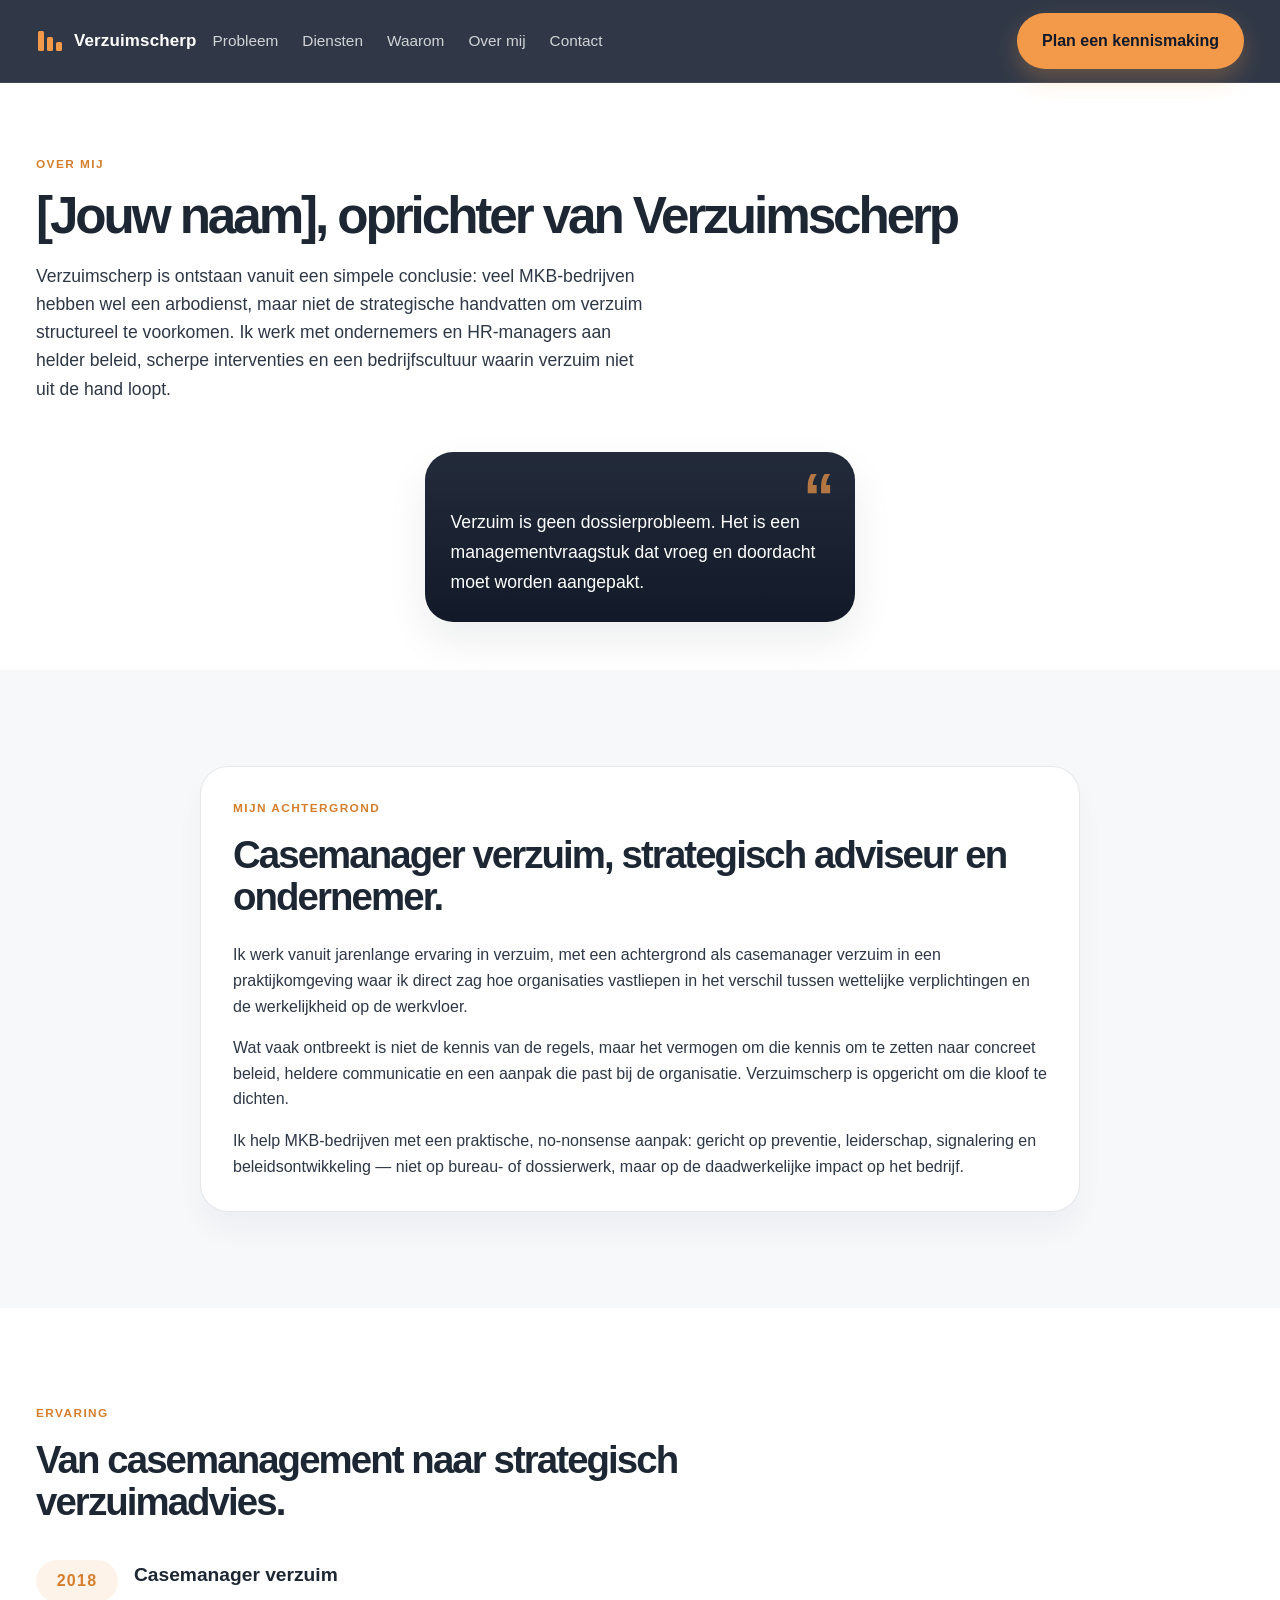
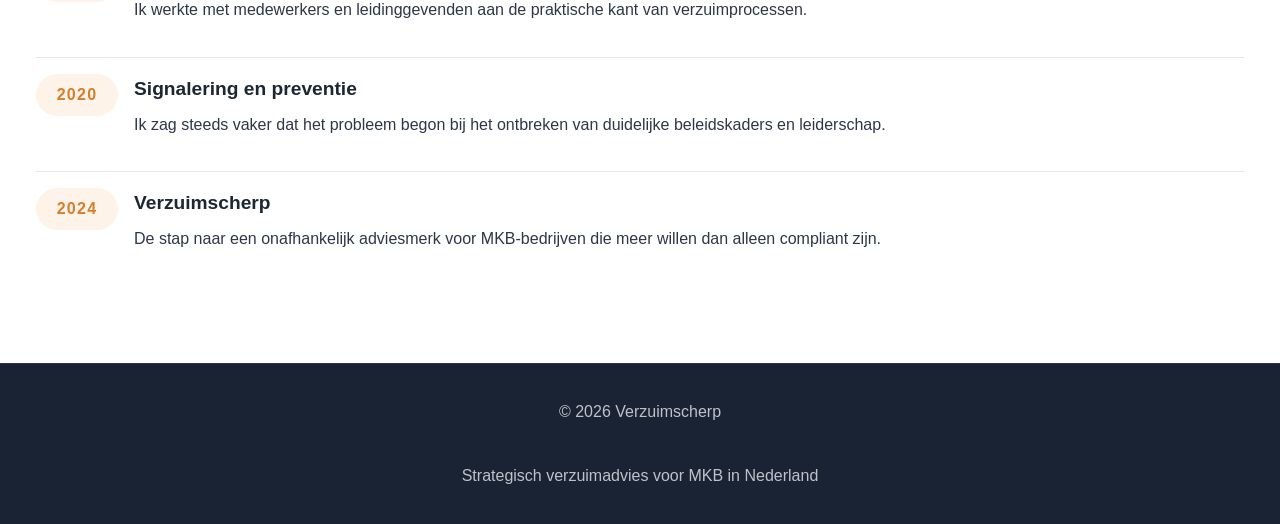
==== about.html @ 7c73eec8 "logo 4" ====
<!DOCTYPE html>
<html lang="nl">
  <head>
    <meta charset="UTF-8" />
    <meta name="viewport" content="width=device-width, initial-scale=1.0" />
    <meta
      name="description"
      content="Meer over [Jouw naam], oprichter van Verzuimscherp en de achtergrond van Verzuimadvies voor MKB."
    />
    <title>Over mij | Verzuimscherp</title>
    <link rel="icon" type="image/svg+xml" href="favicon.svg" />
    <link rel="stylesheet" href="style.css" />
  </head>
  <body>
    <header class="site-header">
      <div class="container header-inner">
        <a class="brand" href="index.html" aria-label="Verzuimscherp home">
          <svg class="brand-mark" width="28" height="28" viewBox="0 0 28 28" xmlns="http://www.w3.org/2000/svg" aria-hidden="true">
            <rect x="2" y="4" width="6" height="20" rx="1.5" fill="#F2994A"/>
            <rect x="11" y="10" width="6" height="14" rx="1.5" fill="#F2994A"/>
            <rect x="20" y="15" width="6" height="9" rx="1.5" fill="#F2994A"/>
          </svg>
          <span class="brand-text">Verzuimscherp</span>
        </a>

        <nav class="main-nav" aria-label="Hoofdnavigatie">
          <a href="index.html#probleem">Probleem</a>
          <a href="index.html#diensten">Diensten</a>
          <a href="index.html#waarom">Waarom</a>
          <a href="about.html" aria-current="page">Over mij</a>
          <a href="index.html#contact">Contact</a>
        </nav>

        <a class="button button-primary header-cta" href="index.html#contact">Plan een kennismaking</a>
      </div>
    </header>

    <main>
      <section class="about-hero section">
        <div class="container about-grid">
          <div class="about-copy">
            <p class="eyebrow eyebrow-dark">Over mij</p>
            <h1>[Jouw naam], oprichter van Verzuimscherp</h1>
            <p class="lead lead-dark">
              Verzuimscherp is ontstaan vanuit een simpele conclusie: veel MKB-bedrijven
              hebben wel een arbodienst, maar niet de strategische handvatten om verzuim
              structureel te voorkomen. Ik werk met ondernemers en HR-managers aan helder
              beleid, scherpe interventies en een bedrijfscultuur waarin verzuim niet uit
              de hand loopt.
            </p>
          </div>

          <div class="about-visual">
            <div class="about-quote">
              <span class="quote-mark">“</span>
              <p>
                Verzuim is geen dossierprobleem. Het is een managementvraagstuk dat vroeg en
                doordacht moet worden aangepakt.
              </p>
            </div>
          </div>
        </div>
      </section>

      <section class="section about-story">
        <div class="container narrow-container">
          <div class="story-card">
            <div class="story-header">
              <p class="eyebrow eyebrow-dark">Mijn achtergrond</p>
              <h2>Casemanager verzuim, strategisch adviseur en ondernemer.</h2>
            </div>

            <div class="story-text">
              <p>
                Ik werk vanuit jarenlange ervaring in verzuim, met een achtergrond als
                casemanager verzuim in een praktijkomgeving waar ik direct zag hoe organisaties
                vastliepen in het verschil tussen wettelijke verplichtingen en de werkelijkheid
                op de werkvloer.
              </p>
              <p>
                Wat vaak ontbreekt is niet de kennis van de regels, maar het vermogen om die
                kennis om te zetten naar concreet beleid, heldere communicatie en een aanpak die
                past bij de organisatie. Verzuimscherp is opgericht om die kloof te dichten.
              </p>
              <p>
                Ik help MKB-bedrijven met een praktische, no-nonsense aanpak: gericht op preventie,
                leiderschap, signalering en beleidsontwikkeling — niet op bureau- of dossierwerk,
                maar op de daadwerkelijke impact op het bedrijf.
              </p>
            </div>
          </div>
        </div>
      </section>

      <section class="section about-timeline">
        <div class="container">
          <div class="section-heading narrow">
            <p class="eyebrow eyebrow-dark">Ervaring</p>
            <h2>Van casemanagement naar strategisch verzuimadvies.</h2>
          </div>

          <div class="timeline">
            <div class="timeline-item">
              <span class="timeline-year">2018</span>
              <div class="timeline-content">
                <h3>Casemanager verzuim</h3>
                <p>Ik werkte met medewerkers en leidinggevenden aan de praktische kant van verzuimprocessen.</p>
              </div>
            </div>

            <div class="timeline-item">
              <span class="timeline-year">2020</span>
              <div class="timeline-content">
                <h3>Signalering en preventie</h3>
                <p>Ik zag steeds vaker dat het probleem begon bij het ontbreken van duidelijke beleidskaders en leiderschap.</p>
              </div>
            </div>

            <div class="timeline-item">
              <span class="timeline-year">2024</span>
              <div class="timeline-content">
                <h3>Verzuimscherp</h3>
                <p>De stap naar een onafhankelijk adviesmerk voor MKB-bedrijven die meer willen dan alleen compliant zijn.</p>
              </div>
            </div>
          </div>
        </div>
      </section>
    </main>

    <footer class="site-footer">
      <div class="container footer-inner">
        <p>© <span id="year"></span> Verzuimscherp</p>
        <p>Strategisch verzuimadvies voor MKB in Nederland</p>
      </div>
    </footer>

    <script src="script.js"></script>
  </body>
</html>
---- style.css ----
:root {
  --bg: #1a2333;
  --bg-strong: #121a2a;
  --text: #1d2733;
  --text-soft: #2e3746;
  --muted: #667285;
  --surface: #ffffff;
  --surface-alt: #f7f8fa;
  --line: rgba(26, 35, 51, 0.1);
  --accent: #f2994a;
  --accent-dark: #d57e2d;
  --accent-soft: rgba(242, 153, 74, 0.12);
  --shadow: 0 18px 40px rgba(18, 26, 42, 0.08);
  --radius-lg: 28px;
  --radius-md: 18px;
  --radius-sm: 10px;
  --container: 1260px;
}

* {
  box-sizing: border-box;
}

html {
  scroll-behavior: smooth;
}

body {
  margin: 0;
  font-family: "Segoe UI", "Helvetica Neue", Arial, sans-serif;
  background: var(--surface-alt);
  color: var(--text);
  line-height: 1.6;
}

a {
  color: inherit;
  text-decoration: none;
}

img {
  max-width: 100%;
  display: block;
}

button,
input,
textarea {
  font: inherit;
}

.page-shell {
  min-height: 100vh;
}

.container {
  width: min(var(--container), calc(100% - 1.5rem));
  margin: 0 auto;
}

@media (min-width: 1200px) {
  .container {
    width: min(var(--container), calc(100% - 4.5rem));
  }
}

.site-header {
  position: sticky;
  top: 0;
  z-index: 30;
  background: rgba(26, 35, 51, 0.9);
  backdrop-filter: blur(14px);
  border-bottom: 1px solid rgba(255, 255, 255, 0.08);
}

.header-inner {
  display: flex;
  align-items: center;
  justify-content: space-between;
  min-height: 82px;
  gap: 1rem;
}

.brand {
  display: inline-flex;
  align-items: center;
  gap: 10px;
  color: #ffffff;
  font-weight: 800;
  letter-spacing: 0.01em;
  line-height: 1;
}

.brand-mark {
  display: block;
  width: 28px;
  height: 28px;
  flex-shrink: 0;
}

.brand-text {
  font-size: 1.06rem;
  white-space: nowrap;
  color: #ffffff;
}

.main-nav {
  display: none;
  align-items: center;
  gap: 1.5rem;
  color: rgba(255, 255, 255, 0.78);
  font-size: 0.96rem;
}

.main-nav a:hover,
.main-nav a:focus-visible {
  color: #fff;
}

.button {
  display: inline-flex;
  align-items: center;
  justify-content: center;
  padding: 0.9rem 1.5rem;
  border-radius: 999px;
  border: 1px solid transparent;
  font-weight: 700;
  transition: transform 0.2s ease, box-shadow 0.2s ease, border-color 0.2s ease;
  cursor: pointer;
}

.button:hover,
.button:focus-visible {
  transform: translateY(-1px);
}

.button-primary {
  background: var(--accent);
  color: var(--bg-strong);
  box-shadow: 0 10px 22px rgba(242, 153, 74, 0.28);
}

.button-primary:hover,
.button-primary:focus-visible {
  background: var(--accent-dark);
}

.button-secondary {
  background: transparent;
  color: var(--bg-strong);
  border-color: rgba(26, 35, 51, 0.15);
}

.hero .button-secondary {
  background: rgba(255, 255, 255, 0.03);
  color: #f5f7fb;
  border-color: rgba(255, 255, 255, 0.28);
  box-shadow: inset 0 0 0 1px rgba(255, 255, 255, 0.04);
}

.hero .button-secondary:hover,
.hero .button-secondary:focus-visible {
  background: rgba(255, 255, 255, 0.06);
  border-color: rgba(255, 255, 255, 0.45);
}

.button-full {
  width: 100%;
}

.hero {
  position: relative;
  overflow: hidden;
  background:
    radial-gradient(circle at top left, rgba(242, 153, 74, 0.12), transparent 30%),
    linear-gradient(180deg, var(--bg) 0%, #1d2a3c 100%);
  color: #fff;
}

.hero::before {
  content: "";
  position: absolute;
  left: 0;
  right: 0;
  bottom: -1px;
  height: 170px;
  background: linear-gradient(
    180deg,
    rgba(26, 35, 51, 0.05) 0%,
    rgba(26, 35, 51, 0.08) 12%,
    rgba(247, 248, 250, 0.96) 100%
  );
  z-index: 0;
}

.hero::after {
  content: "";
  position: absolute;
  inset: auto -12% -18% auto;
  width: 460px;
  height: 460px;
  border-radius: 50%;
  background: rgba(242, 153, 74, 0.08);
  filter: blur(8px);
}

.hero-grid {
  position: relative;
  z-index: 1;
  display: grid;
  grid-template-columns: 1fr;
  gap: 2.5rem;
  align-items: center;
  padding: 4.5rem 0 5rem;
}

.eyebrow {
  margin: 0 0 1rem;
  color: #ffb772;
  text-transform: uppercase;
  letter-spacing: 0.12em;
  font-size: 0.74rem;
  font-weight: 700;
}

.eyebrow-dark {
  color: var(--accent-dark);
}

.hero-copy h1 {
  margin: 0;
  font-size: clamp(2.5rem, 5vw, 5rem);
  line-height: 0.96;
  letter-spacing: -0.06em;
  max-width: 650px;
}

.lead {
  max-width: 620px;
  margin-top: 1.3rem;
  color: rgba(255, 255, 255, 0.78);
  font-size: 1.1rem;
}

.hero-actions {
  display: flex;
  flex-wrap: wrap;
  gap: 1rem;
  margin-top: 2rem;
}

.hero-points {
  display: flex;
  flex-wrap: wrap;
  gap: 0.9rem 1.5rem;
  list-style: none;
  padding: 0;
  margin: 2rem 0 0;
  color: rgba(255, 255, 255, 0.84);
  font-size: 0.96rem;
}

.hero-points li {
  position: relative;
  padding-left: 1.15rem;
}

.hero-points li::before {
  content: "";
  position: absolute;
  left: 0;
  top: 0.7rem;
  width: 0.45rem;
  height: 0.45rem;
  border-radius: 50%;
  background: var(--accent);
}

.hero-visual {
  display: flex;
  justify-content: center;
}

.visual-card {
  width: min(100%, 430px);
  border: 1px solid rgba(255, 255, 255, 0.08);
  box-shadow: var(--shadow);
  background: rgba(14, 21, 31, 0.72);
  border-radius: var(--radius-lg);
  padding: 1.5rem;
  backdrop-filter: blur(10px);
}

.comparison-card {
  display: grid;
  gap: 1.25rem;
}

.comparison-header {
  display: flex;
  align-items: center;
  justify-content: space-between;
  gap: 0.7rem;
  color: rgba(255, 255, 255, 0.75);
  font-size: 0.8rem;
  letter-spacing: 0.08em;
  text-transform: uppercase;
  font-weight: 700;
}

.tag {
  display: inline-flex;
  align-items: center;
  justify-content: center;
  border-radius: 999px;
  padding: 0.35rem 0.6rem;
  background: rgba(242, 153, 74, 0.12);
  color: #ffd4a8;
}

.comparison-grid {
  display: grid;
  grid-template-columns: 1fr auto 1fr;
  gap: 0.75rem;
  align-items: center;
}

.comparison-box {
  border-radius: 1rem;
  padding: 1rem 0.9rem;
  min-height: 146px;
  display: flex;
  flex-direction: column;
  justify-content: center;
  border: 1px solid rgba(255, 255, 255, 0.1);
}

.comparison-box-light {
  background: rgba(255, 255, 255, 0.03);
}

.comparison-box-accent {
  background: linear-gradient(180deg, rgba(242, 153, 74, 0.18), rgba(242, 153, 74, 0.08));
  border-color: rgba(242, 153, 74, 0.3);
}

.comparison-label {
  margin: 0;
  color: rgba(255, 255, 255, 0.8);
  font-size: 0.78rem;
  text-transform: uppercase;
  letter-spacing: 0.08em;
  font-weight: 700;
}

.comparison-value {
  margin-top: 0.7rem;
  font-size: clamp(2rem, 3vw, 2.8rem);
  line-height: 1;
  letter-spacing: -0.06em;
  font-weight: 800;
  color: #fff;
}

.comparison-note {
  margin: 0.5rem 0 0;
  color: rgba(255, 255, 255, 0.7);
  font-size: 0.85rem;
}

.comparison-arrow {
  font-size: 2rem;
  font-weight: 700;
  color: var(--accent);
}

.savings-panel {
  padding: 1rem 1.1rem;
  border-radius: 1rem;
  background: rgba(255, 255, 255, 0.05);
  border: 1px solid rgba(255, 255, 255, 0.1);
  color: #fff;
  font-size: 1rem;
  line-height: 1.4;
}

.comparison-disclaimer {
  margin: 0;
  color: rgba(255, 255, 255, 0.7);
  font-size: 0.75rem;
  line-height: 1.5;
}

.section {
  padding: 6rem 0;
}

.problem {
  background: var(--surface);
}

.section-heading {
  margin-bottom: 2.25rem;
}

.narrow {
  max-width: 720px;
}

.section-heading h2 {
  margin: 0;
  font-size: clamp(2rem, 3vw, 3rem);
  letter-spacing: -0.05em;
  line-height: 1.1;
}

.problem-grid {
  display: grid;
  grid-template-columns: 1fr;
  gap: 2rem;
  align-items: stretch;
}

.problem-copy {
  font-size: 1.08rem;
  color: var(--text-soft);
}

.problem-copy p {
  margin-top: 0;
}

.problem-panel {
  display: flex;
}

.panel-block {
  width: 100%;
  background: var(--surface-alt);
  border: 1px solid var(--line);
  border-radius: var(--radius-lg);
  padding: 2rem;
}

.kicker {
  display: inline-block;
  margin-bottom: 1rem;
  color: var(--text-soft);
  font-size: 0.82rem;
  letter-spacing: 0.12em;
  text-transform: uppercase;
  font-weight: 700;
}

.panel-block ul {
  list-style: none;
  padding: 0;
  margin: 0;
  display: grid;
  gap: 1rem;
  color: var(--text-soft);
}

.panel-block li {
  position: relative;
  padding-left: 1.2rem;
}

.panel-block li::before {
  content: "";
  position: absolute;
  left: 0;
  top: 0.7rem;
  width: 0.5rem;
  height: 0.5rem;
  border-radius: 50%;
  background: var(--accent);
}

.services {
  background: var(--surface-alt);
}

.pricing-grid {
  display: grid;
  grid-template-columns: 1fr;
  gap: 1.5rem;
}

.pricing-card {
  background: var(--surface);
  border: 1px solid var(--line);
  border-radius: var(--radius-lg);
  padding: 1.7rem 1.5rem;
  box-shadow: 0 10px 24px rgba(18, 26, 42, 0.03);
}

.pricing-card.featured {
  border-color: rgba(242, 153, 74, 0.35);
  box-shadow: 0 18px 36px rgba(242, 153, 74, 0.12);
}

.card-top {
  margin-bottom: 1.25rem;
}

.tier {
  display: inline-flex;
  align-items: center;
  justify-content: center;
  padding: 0.4rem 0.7rem;
  border-radius: 999px;
  background: var(--accent-soft);
  color: var(--accent-dark);
  font-size: 0.75rem;
  letter-spacing: 0.12em;
  text-transform: uppercase;
  font-weight: 800;
}

.card-top h3 {
  margin: 0.8rem 0 0;
  font-size: clamp(1.5rem, 2vw, 2rem);
  letter-spacing: -0.04em;
  line-height: 1.1;
}

.pricing-card ul {
  list-style: none;
  padding: 0;
  margin: 1.3rem 0 1.5rem;
  display: grid;
  gap: 0.8rem;
  color: var(--text-soft);
}

.pricing-card li {
  position: relative;
  padding-left: 1.15rem;
}

.pricing-card li::before {
  content: "";
  position: absolute;
  left: 0;
  top: 0.5rem;
  width: 0.48rem;
  height: 0.48rem;
  border-radius: 50%;
  background: var(--accent);
}

.entry-offer {
  display: flex;
  flex-wrap: wrap;
  align-items: center;
  justify-content: space-between;
  gap: 0.8rem 1rem;
  margin-top: 2rem;
  padding: 1.2rem 1.5rem;
  border-radius: var(--radius-md);
  border: 1px solid var(--line);
  background: rgba(255, 255, 255, 0.7);
  color: var(--text-soft);
}

.entry-label {
  color: var(--accent-dark);
  font-size: 0.75rem;
  font-weight: 700;
  letter-spacing: 0.12em;
  text-transform: uppercase;
}

.entry-offer strong {
  font-size: 1.2rem;
  color: var(--text);
}

.why-us {
  background: var(--surface);
}

.why-grid {
  display: grid;
  grid-template-columns: 1fr;
  gap: 2rem;
}

.why-copy h2 {
  margin: 0;
  font-size: clamp(2rem, 3vw, 3rem);
  letter-spacing: -0.05em;
  line-height: 1.1;
}

.why-copy p {
  color: var(--text-soft);
  max-width: 570px;
}

.usp-list {
  display: grid;
  gap: 1.2rem;
}

.usp-item {
  display: grid;
  grid-template-columns: 72px 1fr;
  gap: 1rem;
  align-items: start;
  padding: 1.3rem 1.4rem;
  border-radius: var(--radius-md);
  background: var(--surface-alt);
  border: 1px solid var(--line);
}

.usp-number {
  display: inline-flex;
  justify-content: center;
  align-items: center;
  font-size: 0.82rem;
  font-weight: 800;
  letter-spacing: 0.12em;
  color: var(--accent-dark);
  background: rgba(242, 153, 74, 0.12);
  border-radius: 0.75rem;
  min-height: 46px;
}

.usp-item h3 {
  margin: 0 0 0.4rem;
  font-size: 1.15rem;
}

.usp-item p {
  margin: 0;
  color: var(--text-soft);
}

.contact {
  background: linear-gradient(180deg, var(--surface-alt) 0%, #edf0f4 100%);
}

.contact-grid {
  display: grid;
  grid-template-columns: 1fr;
  gap: 2rem;
  align-items: start;
}

.contact-copy h2 {
  margin: 0;
  font-size: clamp(2rem, 3vw, 3rem);
  letter-spacing: -0.05em;
  line-height: 1.1;
}

.contact-copy p {
  color: var(--text-soft);
}

.contact-details {
  display: grid;
  gap: 1rem;
  margin-top: 1.5rem;
}

.contact-details div {
  display: grid;
  gap: 0.3rem;
}

.contact-details span {
  font-size: 0.78rem;
  letter-spacing: 0.12em;
  text-transform: uppercase;
  color: var(--muted);
  font-weight: 700;
}

.contact-details a {
  color: var(--bg); 
  font-weight: 600;
}

.contact-form {
  background: var(--surface);
  border: 1px solid var(--line);
  border-radius: var(--radius-lg);
  padding: 1.5rem;
  box-shadow: var(--shadow);
}

.field-group {
  display: grid;
  gap: 0.5rem;
  margin-bottom: 1rem;
}

.field-group label {
  font-weight: 600;
  color: var(--text-soft);
}

.field-group input,
.field-group textarea {
  width: 100%;
  border: 1px solid rgba(46, 55, 70, 0.14);
  border-radius: 0.9rem;
  background: #fbfcfe;
  color: var(--text);
  padding: 0.9rem 1rem;
  transition: border-color 0.2s ease, box-shadow 0.2s ease;
}

.field-group input:focus,
.field-group textarea:focus {
  outline: none;
  border-color: rgba(242, 153, 74, 0.7);
  box-shadow: 0 0 0 4px rgba(242, 153, 74, 0.12);
}

.form-status {
  min-height: 1.3em;
  margin: 1rem 0 0;
  color: var(--text-soft);
  font-weight: 600;
}

.about-hero {
  background: var(--surface);
  padding-top: 4.5rem;
  padding-bottom: 3rem;
}

.about-grid {
  display: grid;
  grid-template-columns: 1fr;
  gap: 2rem;
  align-items: center;
}

.about-copy h1 {
  margin: 0;
  font-size: clamp(2.3rem, 4vw, 4.2rem);
  letter-spacing: -0.06em;
  line-height: 1;
  color: var(--text);
}

.lead-dark {
  color: var(--text-soft);
}

.about-visual {
  display: flex;
  justify-content: center;
}

.about-quote {
  position: relative;
  width: min(100%, 430px);
  padding: 2rem 1.6rem 1.5rem;
  border-radius: var(--radius-lg);
  background: linear-gradient(180deg, rgba(26, 35, 51, 0.96), rgba(18, 26, 42, 1));
  color: #fff;
  box-shadow: var(--shadow);
}

.quote-mark {
  position: absolute;
  top: 0.8rem;
  right: 1.25rem;
  font-size: 4rem;
  line-height: 1;
  color: rgba(242, 153, 74, 0.7);
  font-weight: 700;
}

.about-quote p {
  margin: 0;
  padding-top: 1.5rem;
  font-size: 1.1rem;
  line-height: 1.7;
}

.about-story {
  background: var(--surface-alt);
}

.narrow-container {
  max-width: 880px;
}

.story-card {
  background: var(--surface);
  border: 1px solid var(--line);
  border-radius: var(--radius-lg);
  padding: 2rem;
  box-shadow: 0 18px 28px rgba(18, 26, 42, 0.04);
}

.story-header h2 {
  margin: 0;
  font-size: clamp(2rem, 3vw, 3rem);
  letter-spacing: -0.05em;
  line-height: 1.1;
}

.story-text {
  margin-top: 1.5rem;
  color: var(--text-soft);
  display: grid;
  gap: 1rem;
}

.story-text p {
  margin: 0;
}

.about-timeline {
  background: var(--surface);
}

.timeline {
  display: grid;
  gap: 1.1rem;
}

.timeline-item {
  position: relative;
  display: grid;
  grid-template-columns: 82px 1fr;
  gap: 1rem;
  align-items: start;
  padding: 1rem 0;
  border-top: 1px solid var(--line);
}

.timeline-item:first-child {
  border-top: none;
  padding-top: 0;
}

.timeline-year {
  display: inline-flex;
  align-items: center;
  justify-content: center;
  min-height: 42px;
  border-radius: 999px;
  background: rgba(242, 153, 74, 0.12);
  color: var(--accent-dark);
  font-weight: 800;
  letter-spacing: 0.08em;
}

.timeline-content h3 {
  margin: 0 0 0.45rem;
  font-size: 1.2rem;
}

.timeline-content p {
  margin: 0;
  color: var(--text-soft);
}

.site-footer {
  background: var(--bg);
  color: rgba(255, 255, 255, 0.72);
  border-top: 1px solid rgba(255, 255, 255, 0.08);
}

.footer-inner {
  display: flex;
  flex-direction: column;
  gap: 0.4rem;
  justify-content: space-between;
  align-items: center;
  min-height: 96px;
  text-align: center;
  padding: 1.2rem 0;
}

@media (min-width: 700px) {
  .pricing-grid {
    grid-template-columns: repeat(3, minmax(0, 1fr));
  }

  .problem-grid,
  .why-grid,
  .contact-grid {
    grid-template-columns: repeat(2, minmax(0, 1fr));
  }

  .hero-grid {
    grid-template-columns: 1.14fr 0.86fr;
  }
}

@media (min-width: 960px) {
  .main-nav {
    display: flex;
  }

  .header-cta {
    margin-left: auto;
  }

  .hero-grid {
    padding-top: 5.5rem;
    padding-bottom: 6rem;
  }

  .contact-form {
    padding: 2rem;
  }
}

@media (max-width: 699px) {
  .button {
    width: 100%;
  }

  .button-secondary {
    background: rgba(255, 255, 255, 0.04);
    color: #fff;
    border-color: rgba(255, 255, 255, 0.14);
  }

  .hero-copy .button,
  .hero-copy .button-secondary {
    width: auto;
    flex: 1 1 220px;
  }

  .brand-text {
    font-size: 0.98rem;
  }

  .main-nav {
    display: none;
  }
}
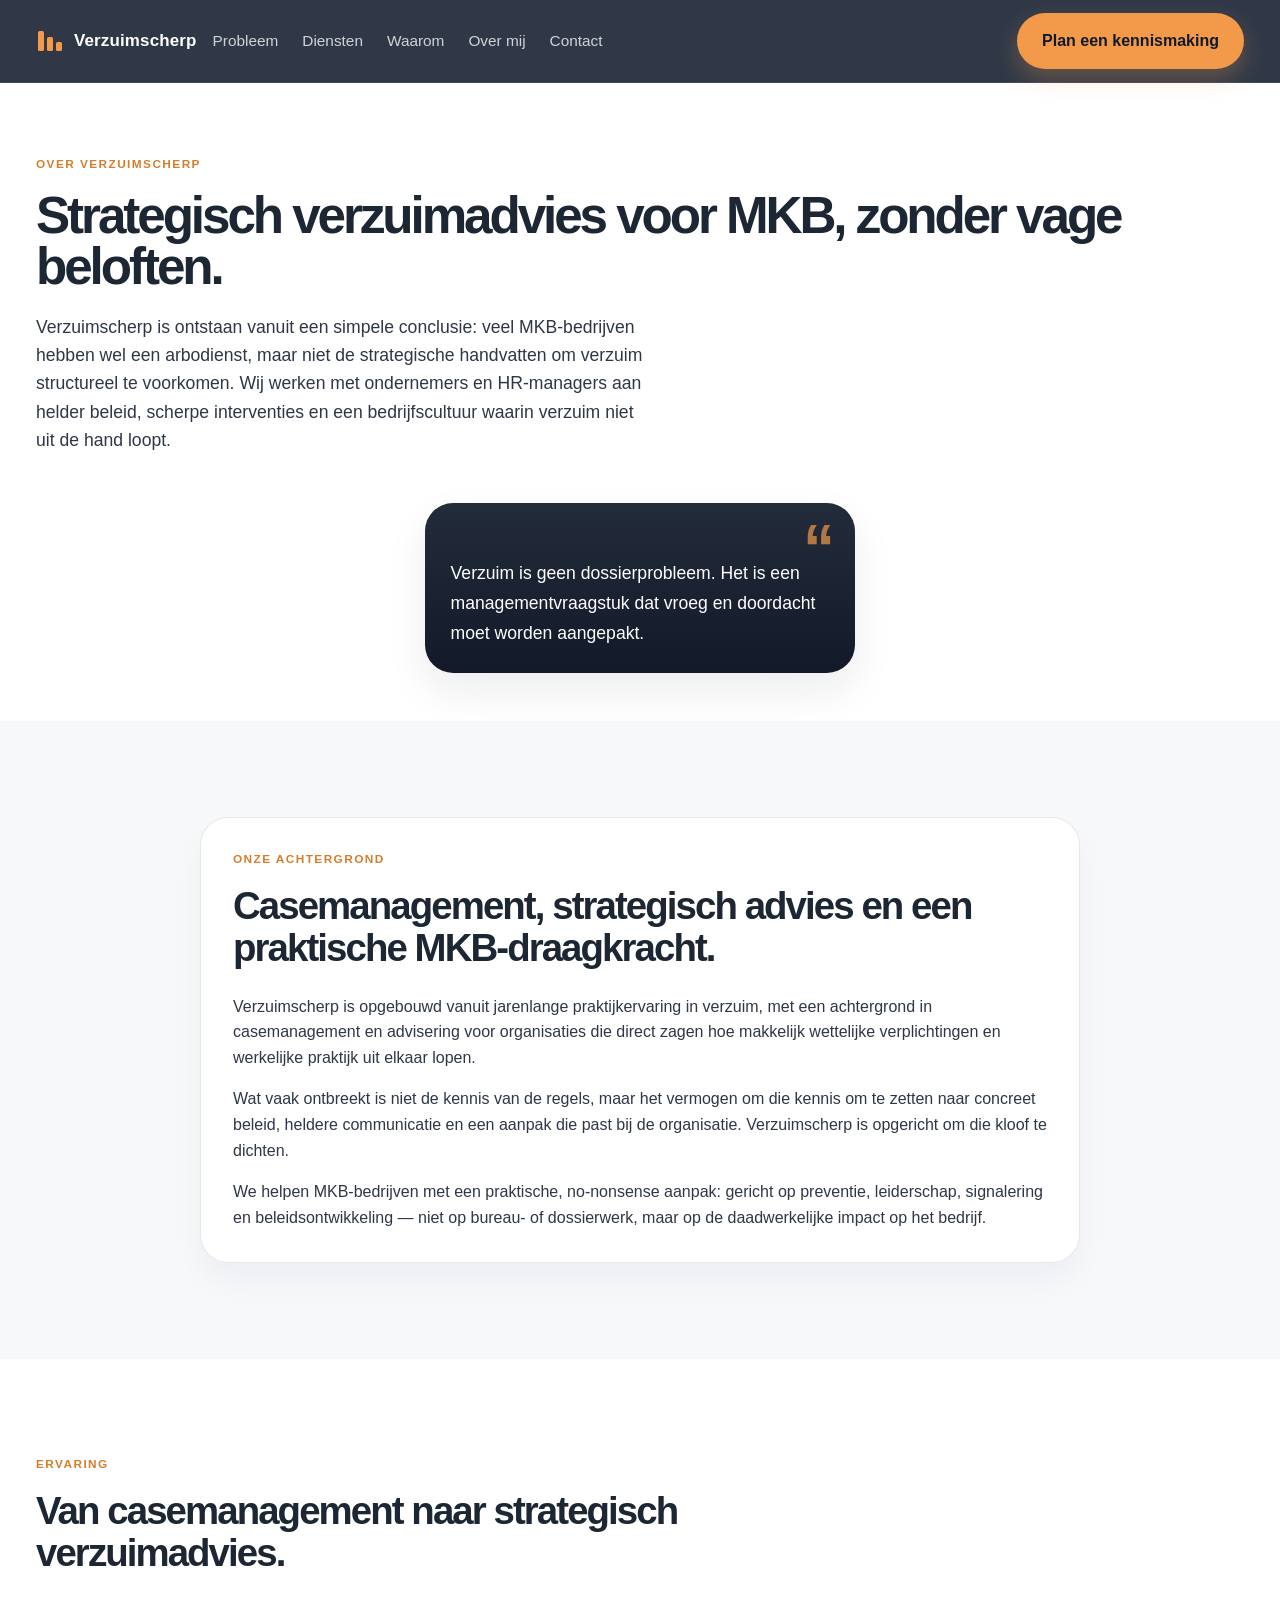
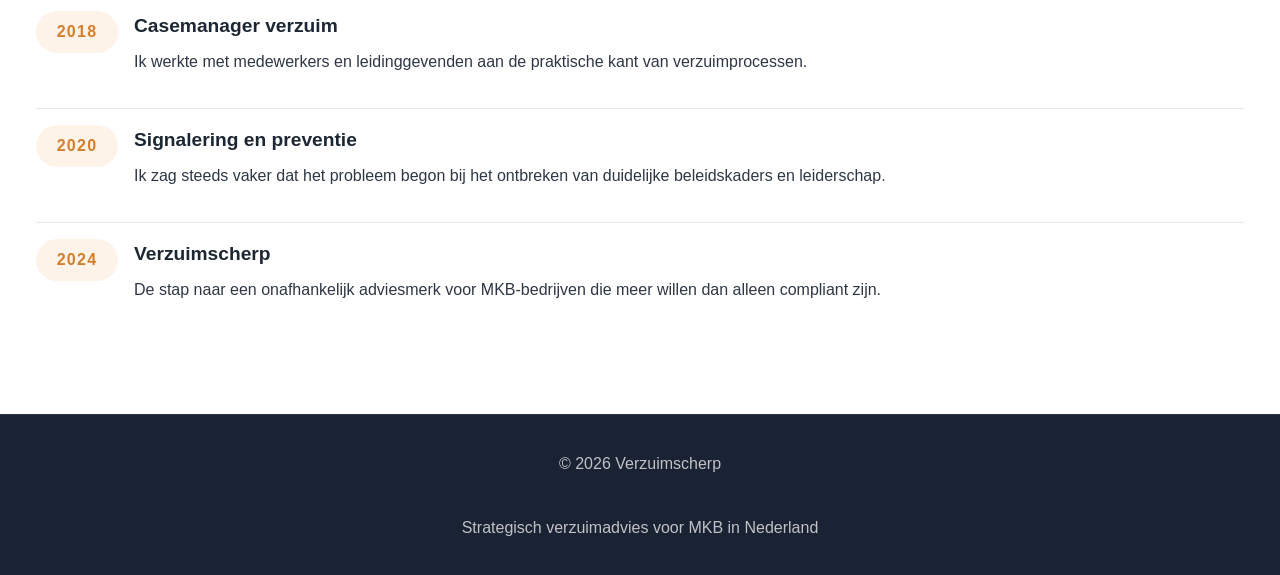
==== commit b528510e: "sdas" ====
--- a/about.html
+++ b/about.html
@@ -5,9 +5,9 @@
     <meta name="viewport" content="width=device-width, initial-scale=1.0" />
     <meta
       name="description"
-      content="Meer over [Jouw naam], oprichter van Verzuimscherp en de achtergrond van Verzuimadvies voor MKB."
+      content="Meer over Verzuimscherp, de achtergrond van het adviesbureau en de aanpak van strategisch verzuimadvies voor MKB."
     />
-    <title>Over mij | Verzuimscherp</title>
+    <title>Over Verzuimscherp | Verzuimscherp</title>
     <link rel="icon" type="image/svg+xml" href="favicon.svg" />
     <link rel="stylesheet" href="style.css" />
   </head>
@@ -39,12 +39,12 @@
       <section class="about-hero section">
         <div class="container about-grid">
           <div class="about-copy">
-            <p class="eyebrow eyebrow-dark">Over mij</p>
-            <h1>[Jouw naam], oprichter van Verzuimscherp</h1>
+            <p class="eyebrow eyebrow-dark">Over Verzuimscherp</p>
+            <h1>Strategisch verzuimadvies voor MKB, zonder vage beloften.</h1>
             <p class="lead lead-dark">
               Verzuimscherp is ontstaan vanuit een simpele conclusie: veel MKB-bedrijven
               hebben wel een arbodienst, maar niet de strategische handvatten om verzuim
-              structureel te voorkomen. Ik werk met ondernemers en HR-managers aan helder
+              structureel te voorkomen. Wij werken met ondernemers en HR-managers aan helder
               beleid, scherpe interventies en een bedrijfscultuur waarin verzuim niet uit
               de hand loopt.
             </p>
@@ -66,26 +66,27 @@
         <div class="container narrow-container">
           <div class="story-card">
             <div class="story-header">
-              <p class="eyebrow eyebrow-dark">Mijn achtergrond</p>
-              <h2>Casemanager verzuim, strategisch adviseur en ondernemer.</h2>
+              <p class="eyebrow eyebrow-dark">Onze achtergrond</p>
+              <h2>Casemanagement, strategisch advies en een praktische MKB-draagkracht.</h2>
             </div>
 
             <div class="story-text">
               <p>
-                Ik werk vanuit jarenlange ervaring in verzuim, met een achtergrond als
-                casemanager verzuim in een praktijkomgeving waar ik direct zag hoe organisaties
-                vastliepen in het verschil tussen wettelijke verplichtingen en de werkelijkheid
-                op de werkvloer.
+                Verzuimscherp is opgebouwd vanuit jarenlange praktijkervaring in verzuim,
+                met een achtergrond in casemanagement en advisering voor organisaties die
+                direct zagen hoe makkelijk wettelijke verplichtingen en werkelijke praktijk
+                uit elkaar lopen.
               </p>
               <p>
                 Wat vaak ontbreekt is niet de kennis van de regels, maar het vermogen om die
-                kennis om te zetten naar concreet beleid, heldere communicatie en een aanpak die
-                past bij de organisatie. Verzuimscherp is opgericht om die kloof te dichten.
+                kennis om te zetten naar concreet beleid, heldere communicatie en een aanpak
+                die past bij de organisatie. Verzuimscherp is opgericht om die kloof te
+                dichten.
               </p>
               <p>
-                Ik help MKB-bedrijven met een praktische, no-nonsense aanpak: gericht op preventie,
-                leiderschap, signalering en beleidsontwikkeling — niet op bureau- of dossierwerk,
-                maar op de daadwerkelijke impact op het bedrijf.
+                We helpen MKB-bedrijven met een praktische, no-nonsense aanpak: gericht op
+                preventie, leiderschap, signalering en beleidsontwikkeling — niet op bureau-
+                of dossierwerk, maar op de daadwerkelijke impact op het bedrijf.
               </p>
             </div>
           </div>
--- a/style.css
+++ b/style.css
@@ -293,95 +293,83 @@
 
 .comparison-card {
   display: grid;
-  gap: 1.25rem;
+  gap: 1.1rem;
 }
 
 .comparison-header {
   display: flex;
   align-items: center;
-  justify-content: space-between;
-  gap: 0.7rem;
-  color: rgba(255, 255, 255, 0.75);
-  font-size: 0.8rem;
+  justify-content: flex-end;
+  min-height: 1.5rem;
+}
+
+.tag {
+  display: inline-flex;
+  align-items: center;
+  justify-content: center;
+  border-radius: 999px;
+  padding: 0.22rem 0.5rem;
+  background: rgba(242, 153, 74, 0.12);
+  color: #ffd4a8;
+  font-size: 0.64rem;
+  line-height: 1;
   letter-spacing: 0.08em;
   text-transform: uppercase;
   font-weight: 700;
 }
 
-.tag {
-  display: inline-flex;
-  align-items: center;
-  justify-content: center;
-  border-radius: 999px;
-  padding: 0.35rem 0.6rem;
-  background: rgba(242, 153, 74, 0.12);
-  color: #ffd4a8;
-}
-
-.comparison-grid {
-  display: grid;
-  grid-template-columns: 1fr auto 1fr;
-  gap: 0.75rem;
-  align-items: center;
-}
-
-.comparison-box {
-  border-radius: 1rem;
-  padding: 1rem 0.9rem;
-  min-height: 146px;
-  display: flex;
-  flex-direction: column;
-  justify-content: center;
-  border: 1px solid rgba(255, 255, 255, 0.1);
-}
-
-.comparison-box-light {
-  background: rgba(255, 255, 255, 0.03);
-}
-
-.comparison-box-accent {
-  background: linear-gradient(180deg, rgba(242, 153, 74, 0.18), rgba(242, 153, 74, 0.08));
-  border-color: rgba(242, 153, 74, 0.3);
-}
-
-.comparison-label {
-  margin: 0;
-  color: rgba(255, 255, 255, 0.8);
-  font-size: 0.78rem;
+.cost-pain {
+  display: grid;
+  gap: 0.35rem;
+  padding: 0.4rem 0 0.2rem;
+}
+
+.cost-pain-label,
+.savings-label {
   text-transform: uppercase;
   letter-spacing: 0.08em;
+  font-size: 0.72rem;
+  color: rgba(255, 255, 255, 0.7);
   font-weight: 700;
 }
 
-.comparison-value {
-  margin-top: 0.7rem;
-  font-size: clamp(2rem, 3vw, 2.8rem);
-  line-height: 1;
+.cost-pain strong {
+  display: block;
+  font-size: clamp(1.8rem, 2.7vw, 2.5rem);
+  line-height: 1.05;
   letter-spacing: -0.06em;
-  font-weight: 800;
   color: #fff;
 }
 
-.comparison-note {
-  margin: 0.5rem 0 0;
-  color: rgba(255, 255, 255, 0.7);
-  font-size: 0.85rem;
-}
-
-.comparison-arrow {
-  font-size: 2rem;
-  font-weight: 700;
-  color: var(--accent);
-}
-
 .savings-panel {
+  display: grid;
+  gap: 0.4rem;
   padding: 1rem 1.1rem;
   border-radius: 1rem;
-  background: rgba(255, 255, 255, 0.05);
+  background: linear-gradient(180deg, rgba(242, 153, 74, 0.18), rgba(242, 153, 74, 0.08));
+  border: 1px solid rgba(242, 153, 74, 0.35);
+  color: #fff;
+}
+
+.savings-panel strong {
+  display: block;
+  font-size: clamp(1.3rem, 2vw, 1.8rem);
+  line-height: 1.2;
+  letter-spacing: -0.04em;
+  color: #ffe2bc;
+}
+
+.comparison-bar {
+  display: flex;
+  align-items: center;
+  justify-content: center;
+  padding: 0.7rem 0.9rem;
+  border-radius: 999px;
+  background: rgba(255, 255, 255, 0.04);
   border: 1px solid rgba(255, 255, 255, 0.1);
-  color: #fff;
-  font-size: 1rem;
-  line-height: 1.4;
+  color: rgba(255, 255, 255, 0.82);
+  font-size: 0.82rem;
+  font-weight: 600;
 }
 
 .comparison-disclaimer {
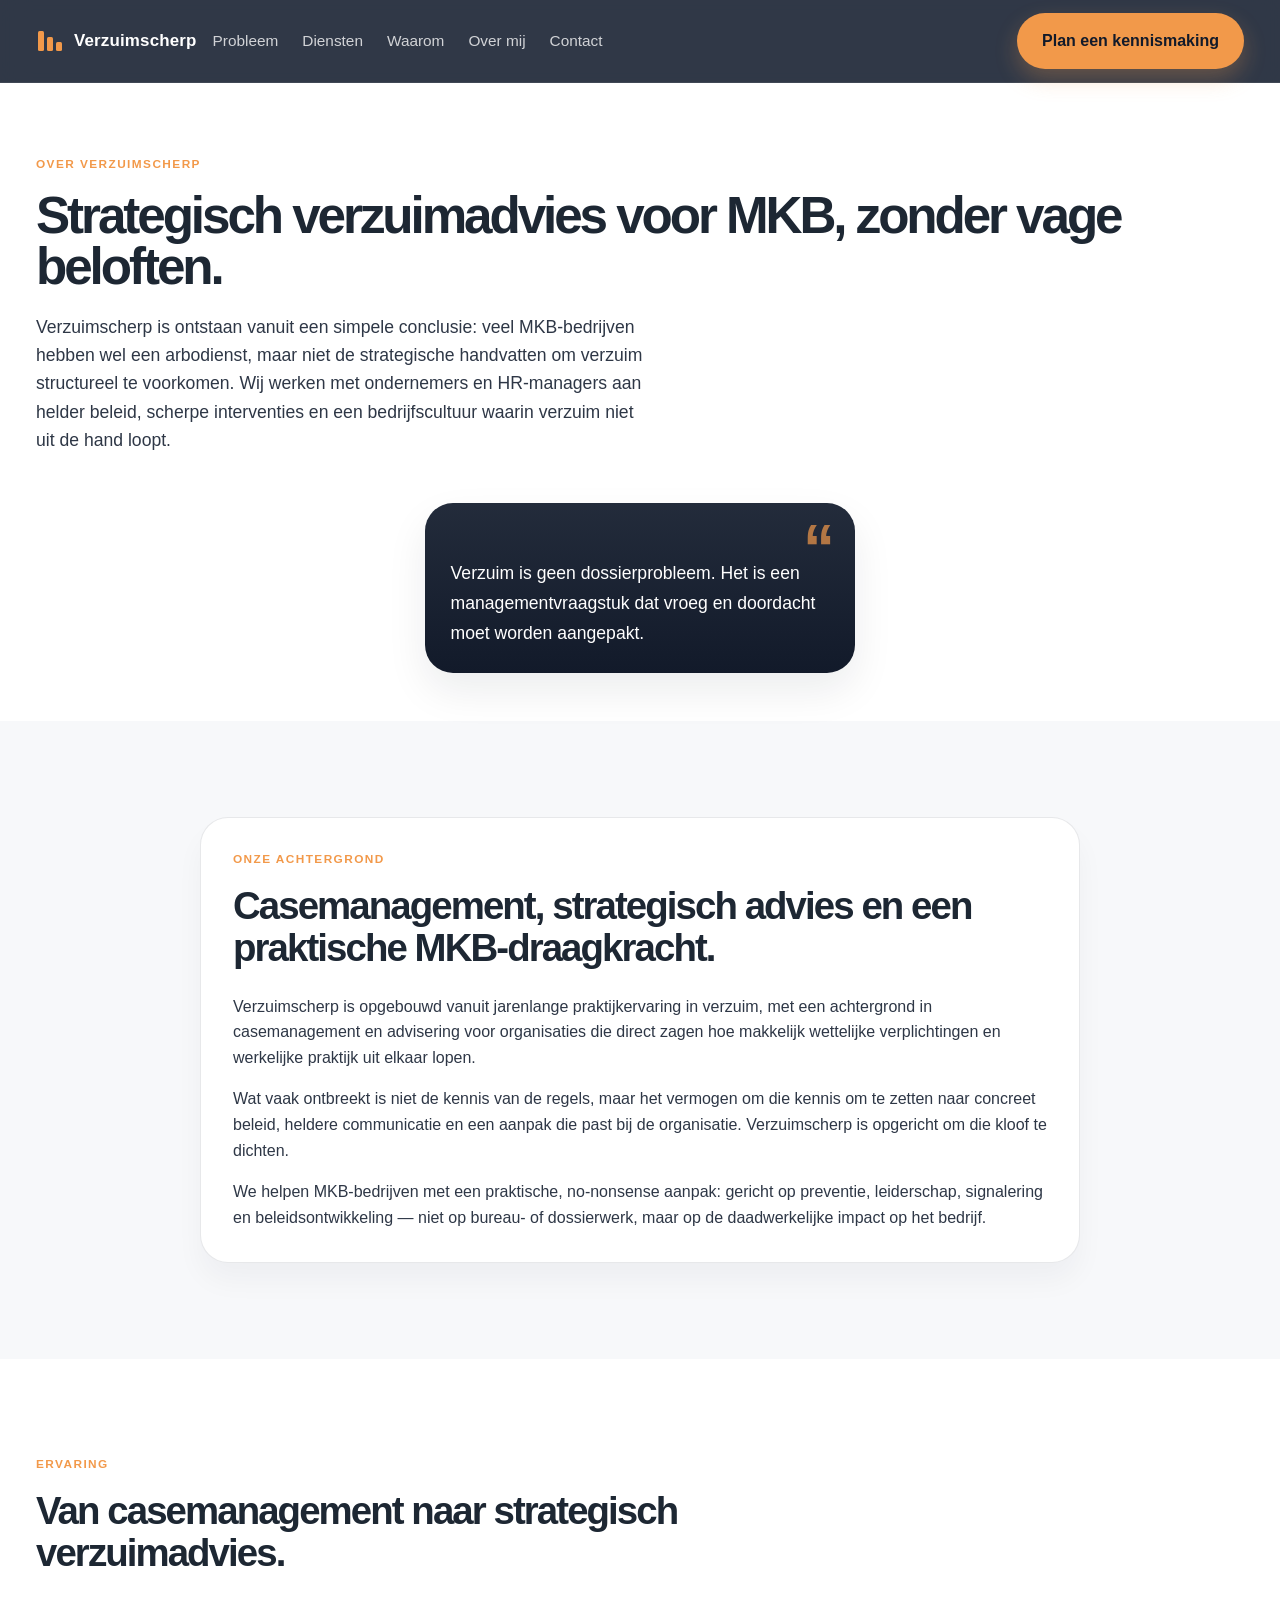
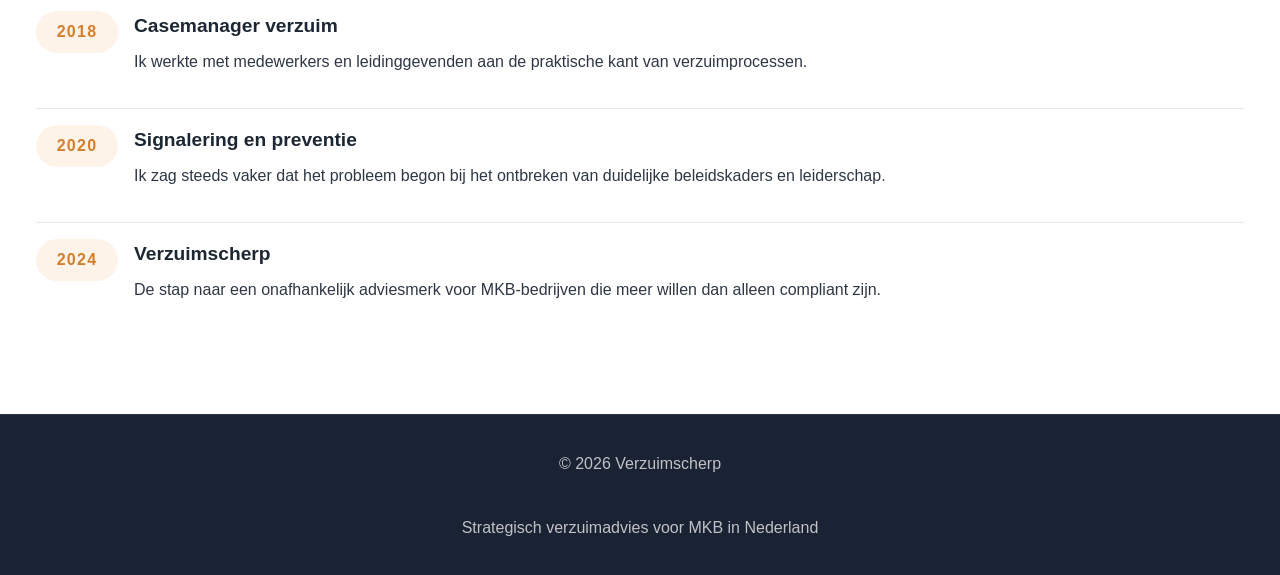
==== commit b777c547: "joe" ====
--- a/about.html
+++ b/about.html
@@ -39,7 +39,7 @@
       <section class="about-hero section">
         <div class="container about-grid">
           <div class="about-copy">
-            <p class="eyebrow eyebrow-dark">Over Verzuimscherp</p>
+            <p class="eyebrow">Over Verzuimscherp</p>
             <h1>Strategisch verzuimadvies voor MKB, zonder vage beloften.</h1>
             <p class="lead lead-dark">
               Verzuimscherp is ontstaan vanuit een simpele conclusie: veel MKB-bedrijven
@@ -66,7 +66,7 @@
         <div class="container narrow-container">
           <div class="story-card">
             <div class="story-header">
-              <p class="eyebrow eyebrow-dark">Onze achtergrond</p>
+              <p class="eyebrow">Onze achtergrond</p>
               <h2>Casemanagement, strategisch advies en een praktische MKB-draagkracht.</h2>
             </div>
 
@@ -96,7 +96,7 @@
       <section class="section about-timeline">
         <div class="container">
           <div class="section-heading narrow">
-            <p class="eyebrow eyebrow-dark">Ervaring</p>
+            <p class="eyebrow">Ervaring</p>
             <h2>Van casemanagement naar strategisch verzuimadvies.</h2>
           </div>
 
--- a/style.css
+++ b/style.css
@@ -216,15 +216,11 @@
 
 .eyebrow {
   margin: 0 0 1rem;
-  color: #ffb772;
+  color: #f2994a;
   text-transform: uppercase;
   letter-spacing: 0.12em;
   font-size: 0.74rem;
   font-weight: 700;
-}
-
-.eyebrow-dark {
-  color: var(--accent-dark);
 }
 
 .hero-copy h1 {
@@ -465,6 +461,25 @@
   background: var(--accent);
 }
 
+.panel-link {
+  margin: 1.5rem 0 0;
+  color: var(--muted);
+  font-size: 0.88rem;
+}
+
+.panel-link a {
+  color: var(--accent-dark);
+  font-weight: 700;
+  text-decoration: underline;
+  text-decoration-color: rgba(242, 153, 74, 0.4);
+  text-underline-offset: 0.18em;
+}
+
+.panel-link a:hover,
+.panel-link a:focus-visible {
+  text-decoration-color: var(--accent-dark);
+}
+
 .services {
   background: var(--surface-alt);
 }
@@ -552,6 +567,19 @@
   color: var(--text-soft);
 }
 
+.entry-copy {
+  display: grid;
+  gap: 0.25rem;
+  flex: 1 1 280px;
+}
+
+.entry-copy small {
+  max-width: 620px;
+  color: var(--muted);
+  font-size: 0.82rem;
+  line-height: 1.45;
+}
+
 .entry-label {
   color: var(--accent-dark);
   font-size: 0.75rem;
@@ -563,6 +591,17 @@
 .entry-offer strong {
   font-size: 1.2rem;
   color: var(--text);
+}
+
+.entry-price {
+  color: var(--text);
+  font-size: 1.35rem;
+  font-weight: 800;
+  white-space: nowrap;
+}
+
+.entry-offer-button {
+  flex: 0 0 auto;
 }
 
 .why-us {
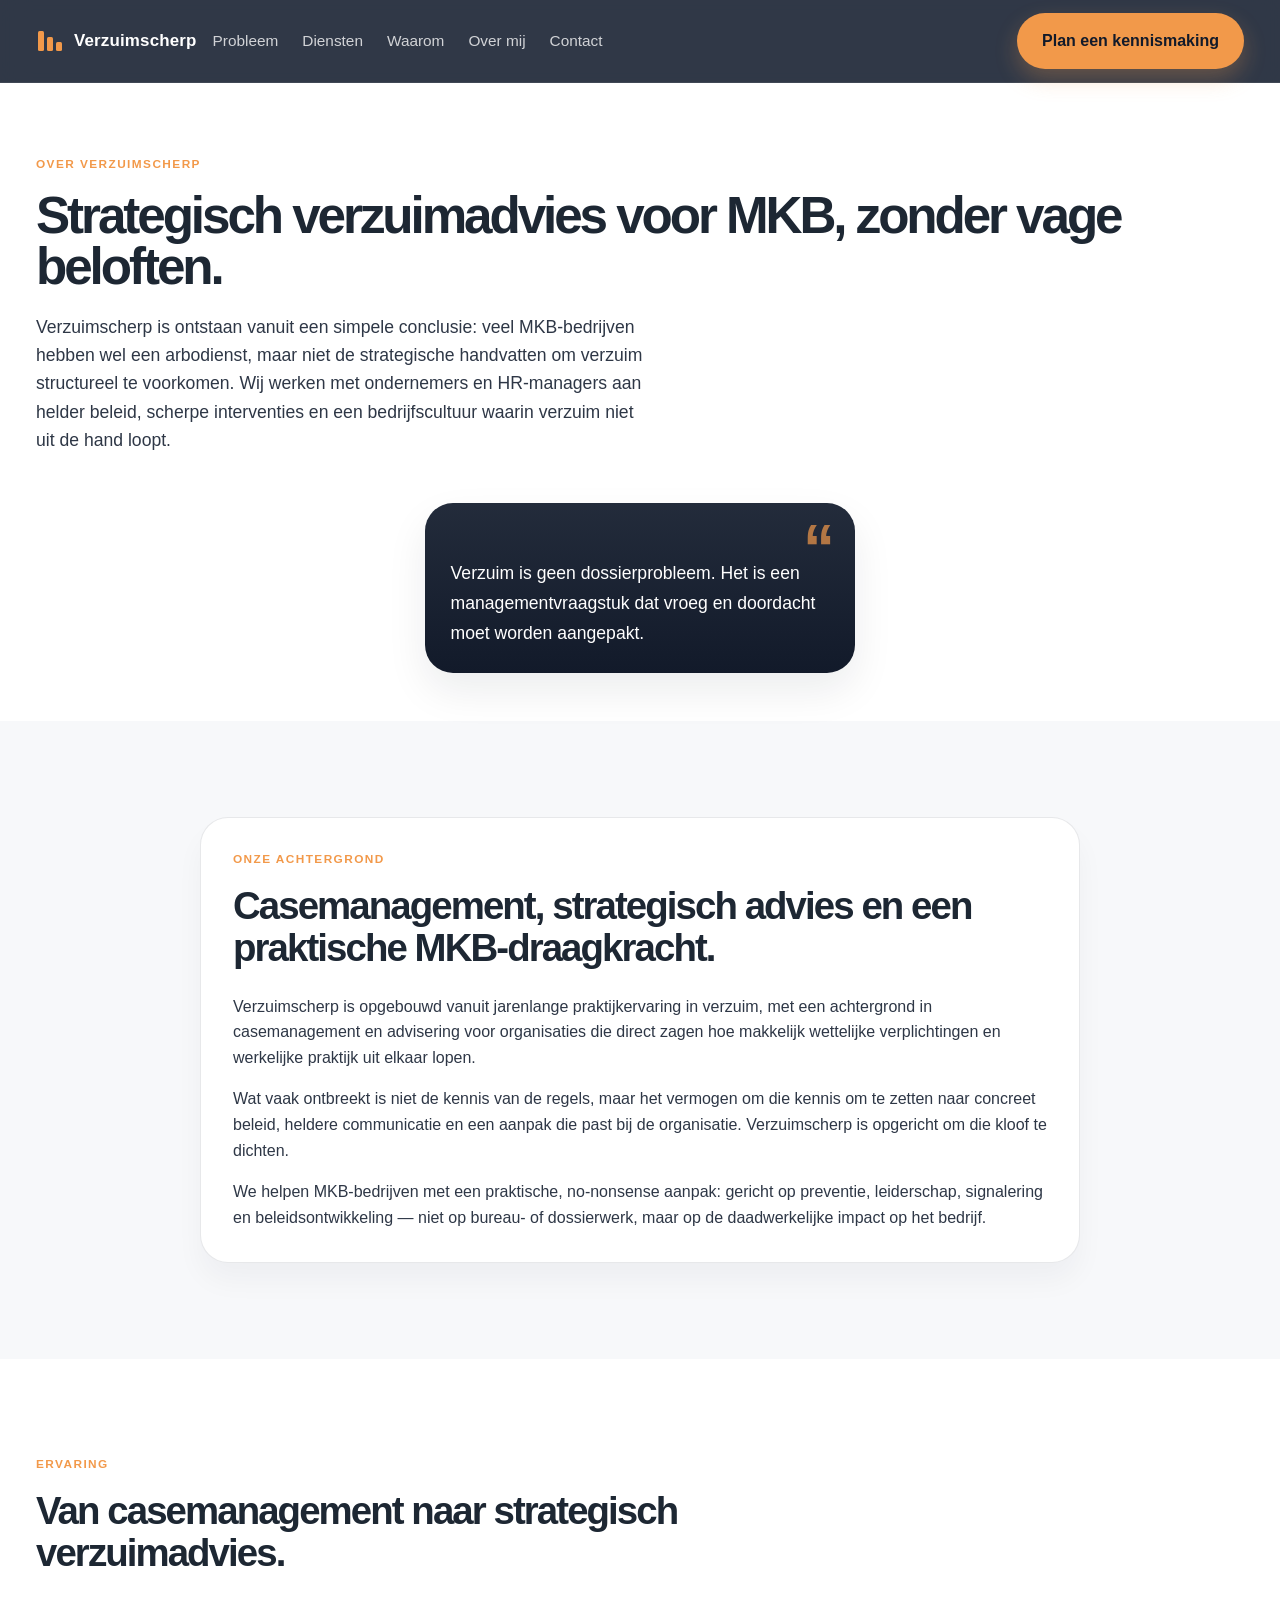
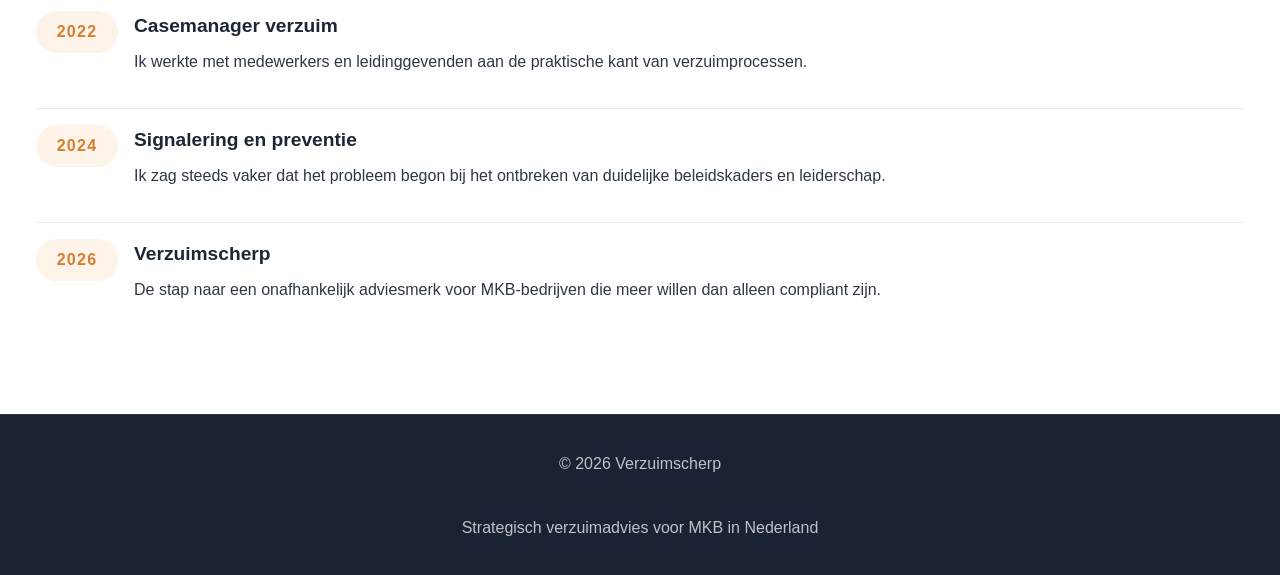
==== commit dee2c176: "about" ====
--- a/about.html
+++ b/about.html
@@ -102,7 +102,7 @@
 
           <div class="timeline">
             <div class="timeline-item">
-              <span class="timeline-year">2018</span>
+              <span class="timeline-year">2022</span>
               <div class="timeline-content">
                 <h3>Casemanager verzuim</h3>
                 <p>Ik werkte met medewerkers en leidinggevenden aan de praktische kant van verzuimprocessen.</p>
@@ -110,7 +110,7 @@
             </div>
 
             <div class="timeline-item">
-              <span class="timeline-year">2020</span>
+              <span class="timeline-year">2024</span>
               <div class="timeline-content">
                 <h3>Signalering en preventie</h3>
                 <p>Ik zag steeds vaker dat het probleem begon bij het ontbreken van duidelijke beleidskaders en leiderschap.</p>
@@ -118,7 +118,7 @@
             </div>
 
             <div class="timeline-item">
-              <span class="timeline-year">2024</span>
+              <span class="timeline-year">2026</span>
               <div class="timeline-content">
                 <h3>Verzuimscherp</h3>
                 <p>De stap naar een onafhankelijk adviesmerk voor MKB-bedrijven die meer willen dan alleen compliant zijn.</p>
--- a/style.css
+++ b/style.css
@@ -216,7 +216,7 @@
 
 .eyebrow {
   margin: 0 0 1rem;
-  color: #f2994a;
+  color: #F2994A;
   text-transform: uppercase;
   letter-spacing: 0.12em;
   font-size: 0.74rem;
@@ -379,6 +379,13 @@
   padding: 6rem 0;
 }
 
+#impact,
+#diensten,
+#waarom,
+#contact {
+  scroll-margin-top: 100px;
+}
+
 .problem {
   background: var(--surface);
 }
@@ -491,6 +498,11 @@
 }
 
 .pricing-card {
+  display: flex;
+  flex-direction: column;
+  justify-content: center;
+  min-height: 300px;
+  gap: 1rem;
   background: var(--surface);
   border: 1px solid var(--line);
   border-radius: var(--radius-lg);
@@ -504,7 +516,7 @@
 }
 
 .card-top {
-  margin-bottom: 1.25rem;
+  margin-bottom: 0;
 }
 
 .tier {
@@ -531,7 +543,7 @@
 .pricing-card ul {
   list-style: none;
   padding: 0;
-  margin: 1.3rem 0 1.5rem;
+  margin: 0;
   display: grid;
   gap: 0.8rem;
   color: var(--text-soft);
@@ -553,6 +565,19 @@
   background: var(--accent);
 }
 
+.pricing-cta {
+  display: grid;
+  justify-items: center;
+  gap: 0.9rem;
+  margin: 2.25rem auto 0;
+  text-align: center;
+}
+
+.pricing-cta p {
+  margin: 0;
+  color: var(--text-soft);
+}
+
 .entry-offer {
   display: flex;
   flex-wrap: wrap;
@@ -626,6 +651,10 @@
   max-width: 570px;
 }
 
+.why-copy .eyebrow {
+  color: #F2994A;
+}
+
 .usp-list {
   display: grid;
   gap: 1.2rem;
@@ -685,6 +714,10 @@
 
 .contact-copy p {
   color: var(--text-soft);
+}
+
+.contact-copy .eyebrow {
+  color: #F2994A;
 }
 
 .contact-details {
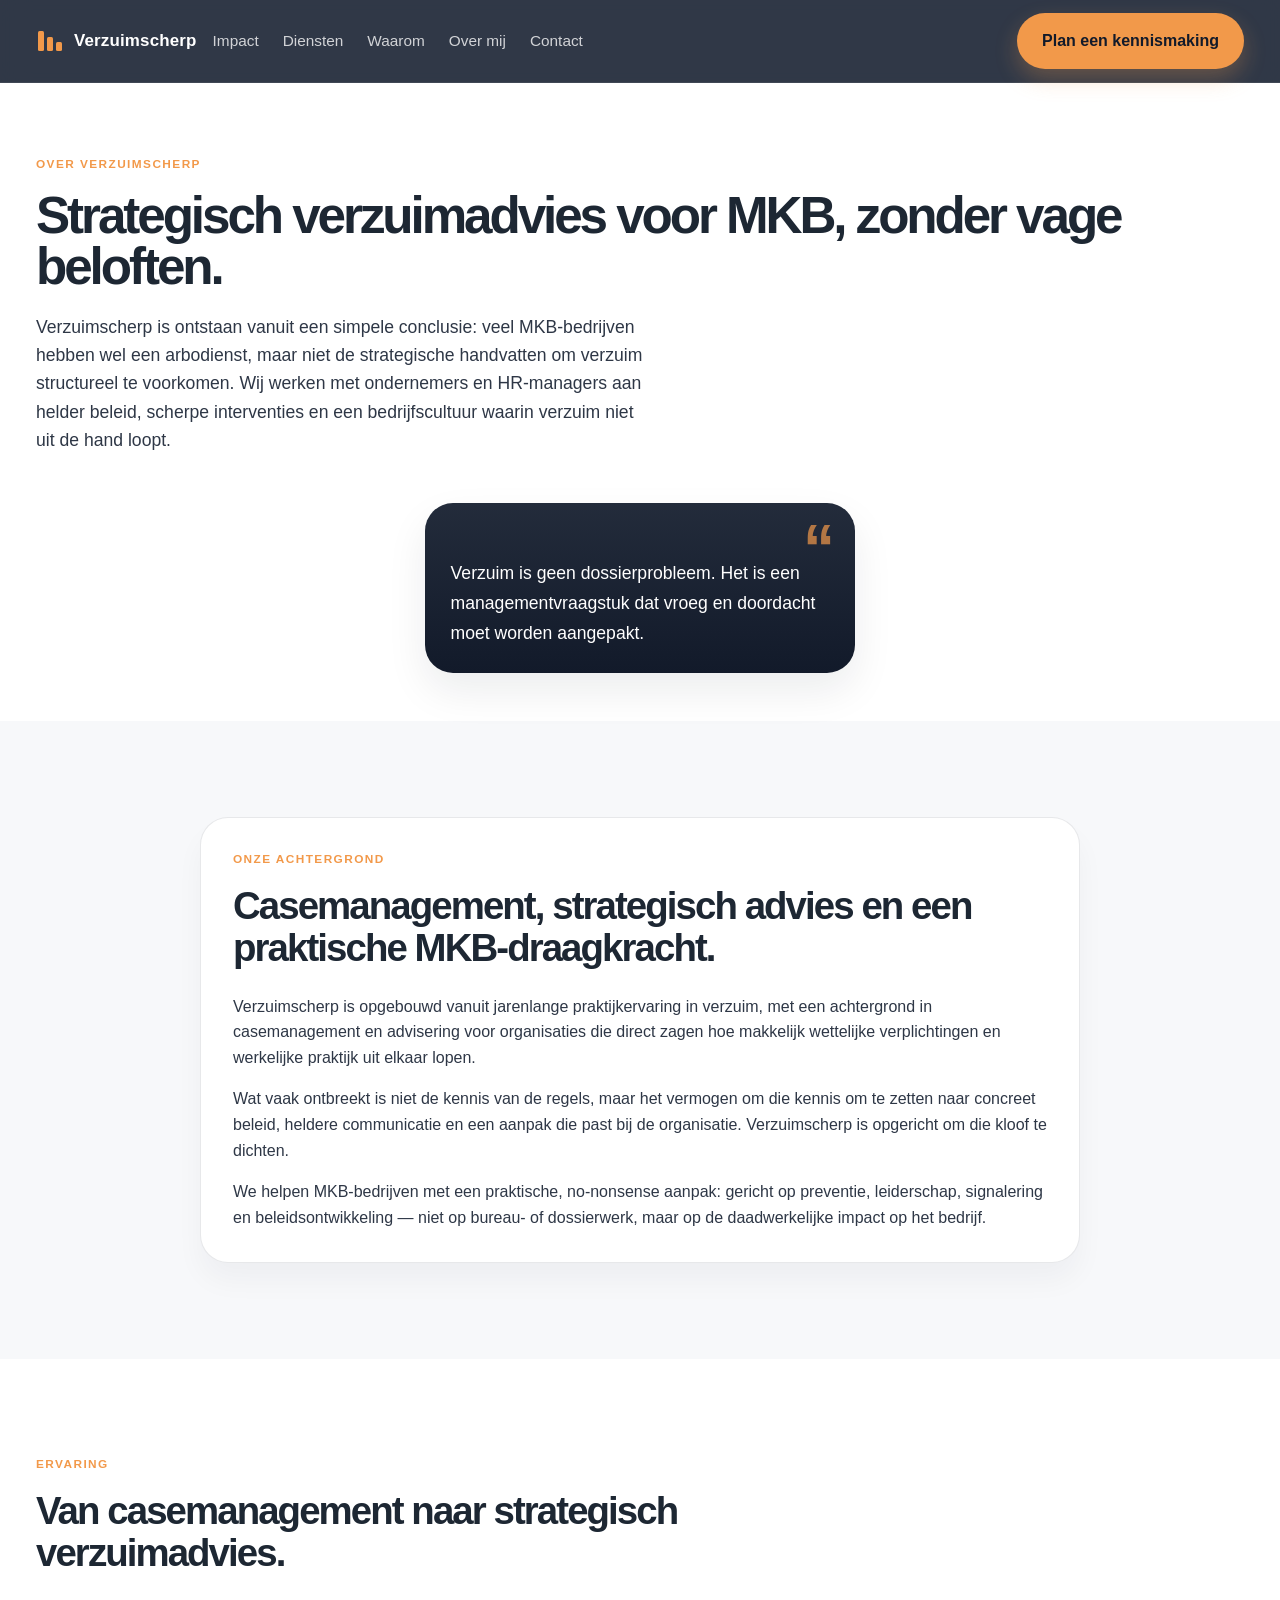
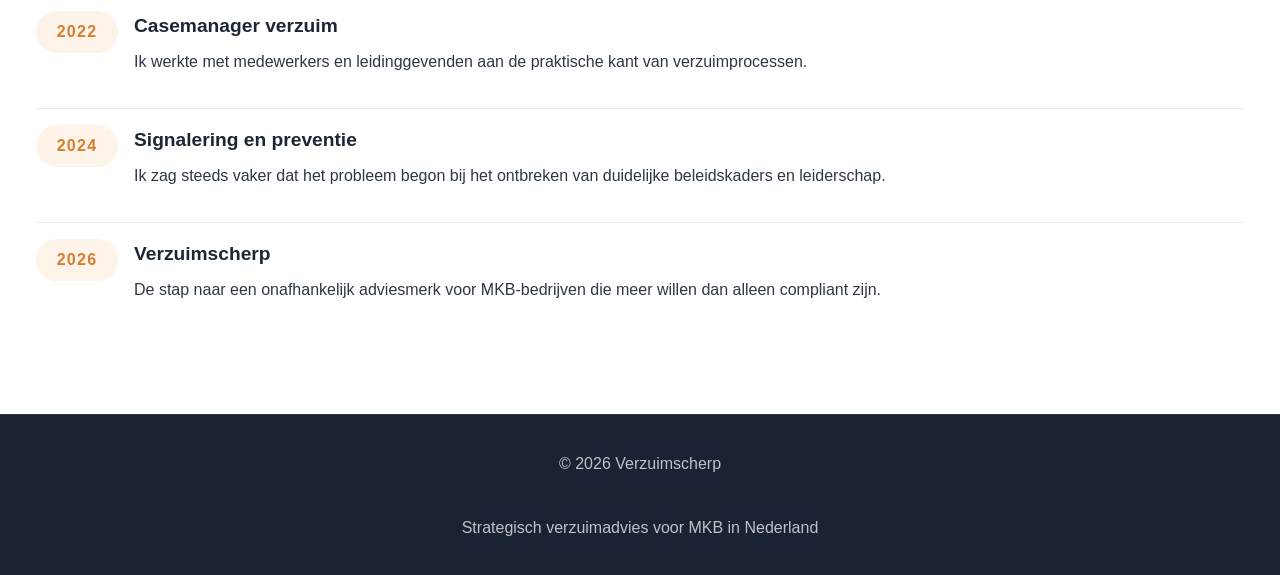
==== commit eaae1f6e: "y" ====
--- a/about.html
+++ b/about.html
@@ -24,7 +24,7 @@
         </a>
 
         <nav class="main-nav" aria-label="Hoofdnavigatie">
-          <a href="index.html#probleem">Probleem</a>
+          <a href="index.html#impact">Impact</a>
           <a href="index.html#diensten">Diensten</a>
           <a href="index.html#waarom">Waarom</a>
           <a href="about.html" aria-current="page">Over mij</a>
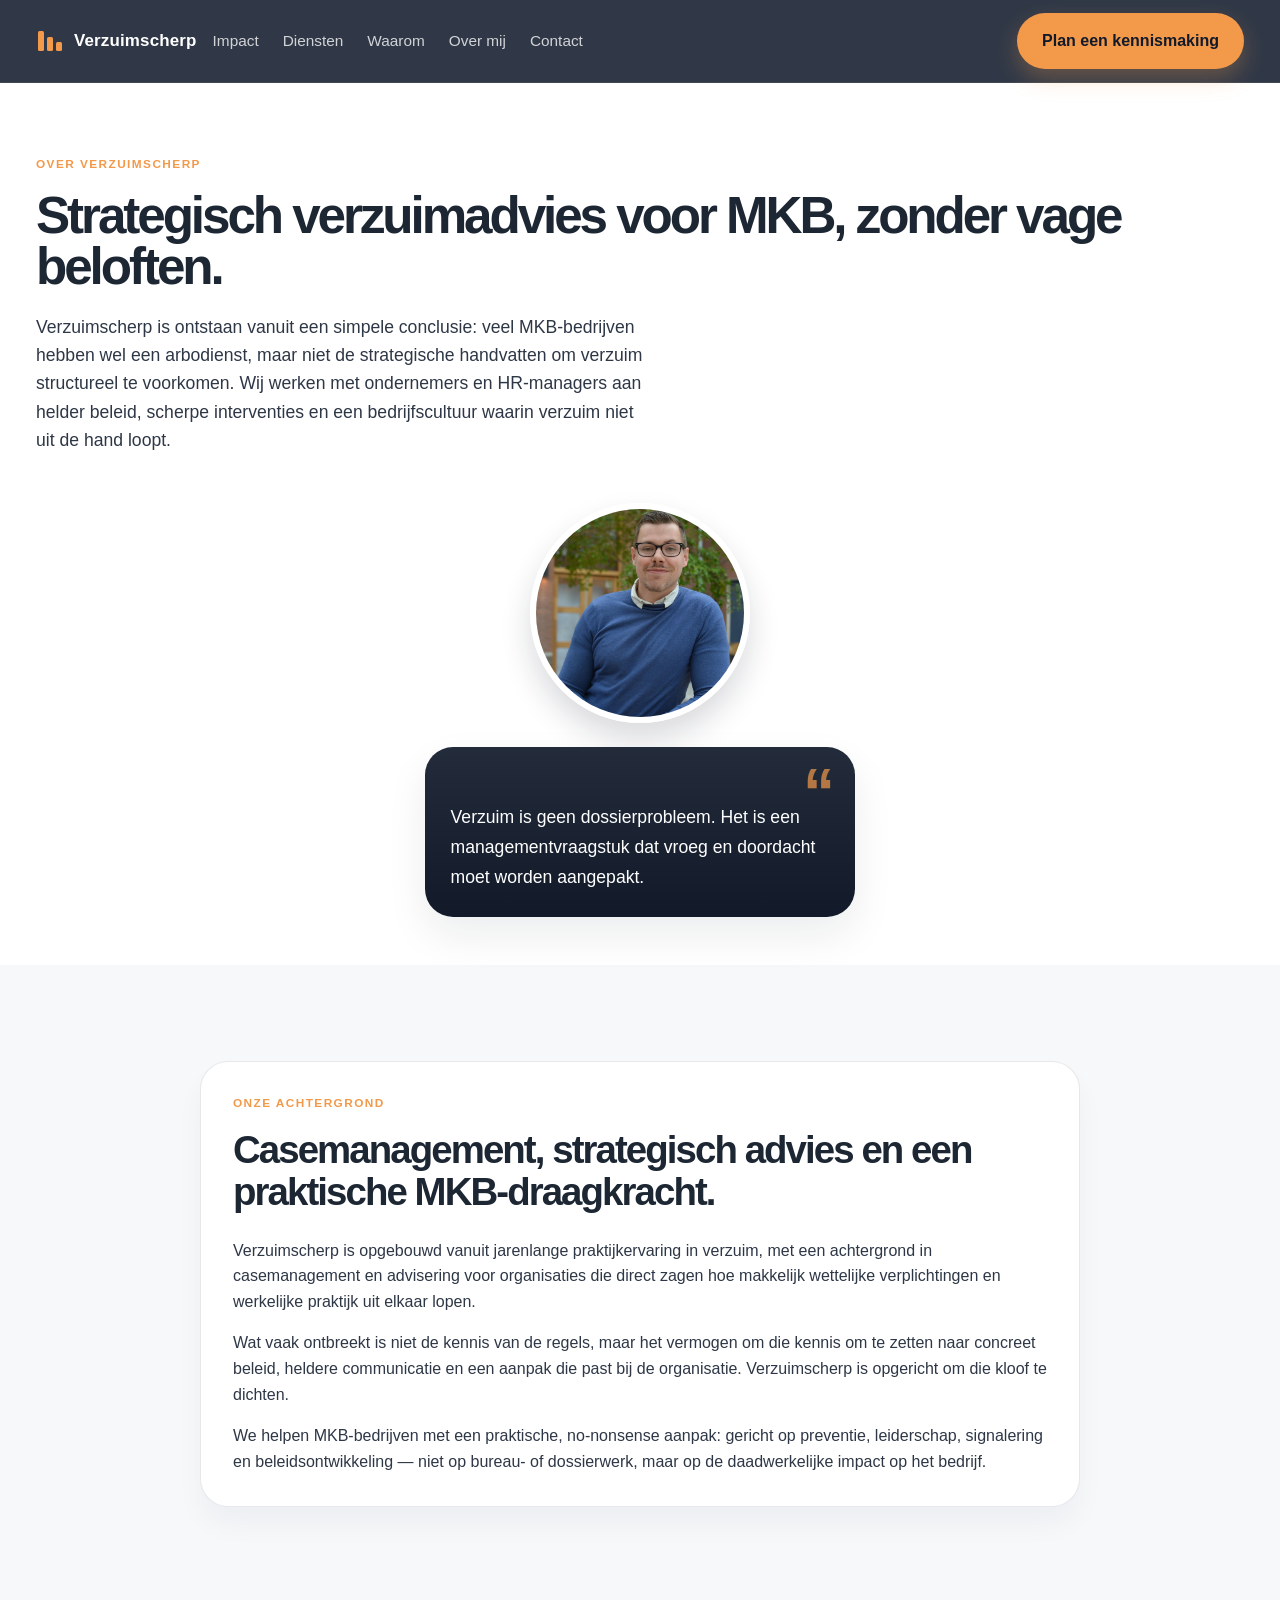
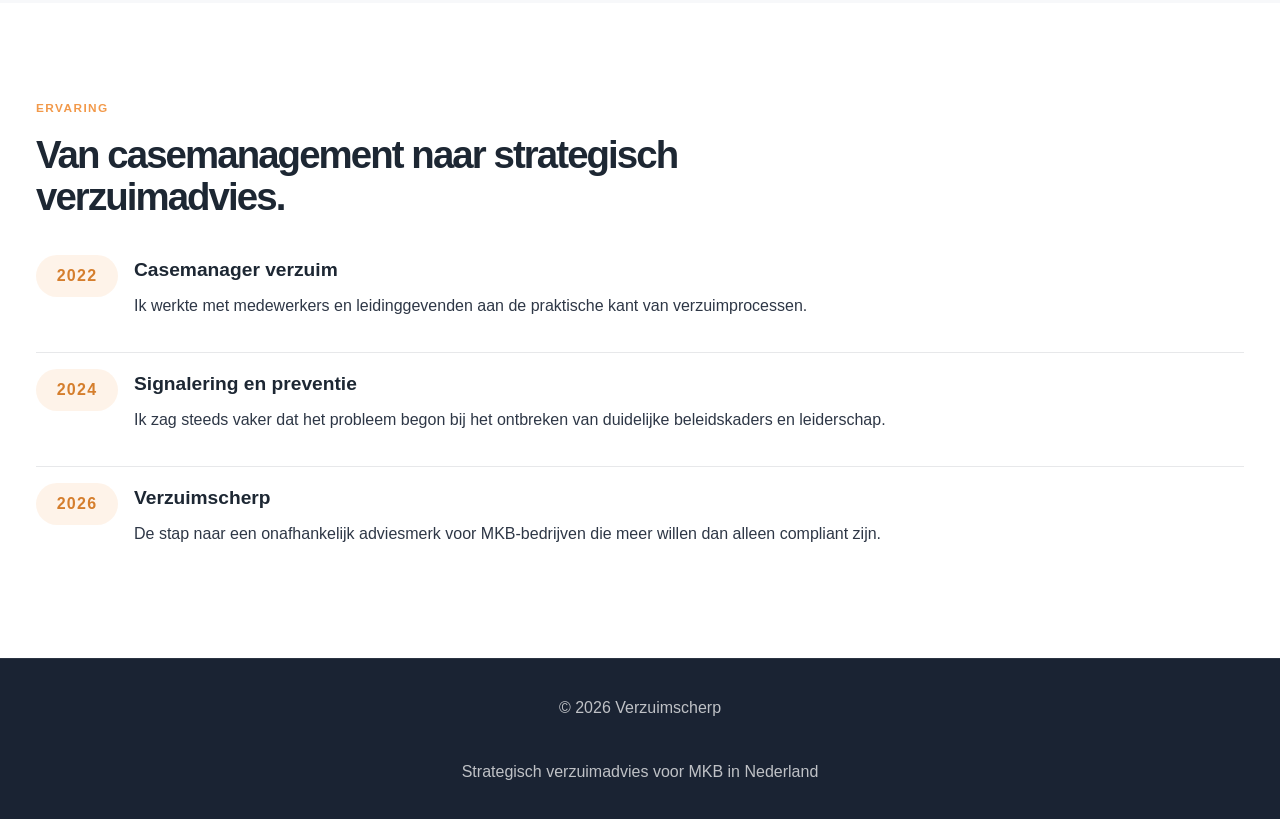
==== commit 37a0b562: "1" ====
--- a/about.html
+++ b/about.html
@@ -51,6 +51,7 @@
           </div>
 
           <div class="about-visual">
+            <img class="about-photo" src="Richard.jpg" alt="Richard, oprichter van Verzuimscherp" />
             <div class="about-quote">
               <span class="quote-mark">“</span>
               <p>
--- a/style.css
+++ b/style.css
@@ -815,7 +815,19 @@
 
 .about-visual {
   display: flex;
+  flex-direction: column;
+  align-items: center;
+  gap: 1.5rem;
   justify-content: center;
+}
+
+.about-photo {
+  width: min(100%, 220px);
+  aspect-ratio: 1;
+  object-fit: cover;
+  border: 6px solid var(--surface);
+  border-radius: 50%;
+  box-shadow: 0 16px 30px rgba(18, 26, 42, 0.16);
 }
 
 .about-quote {
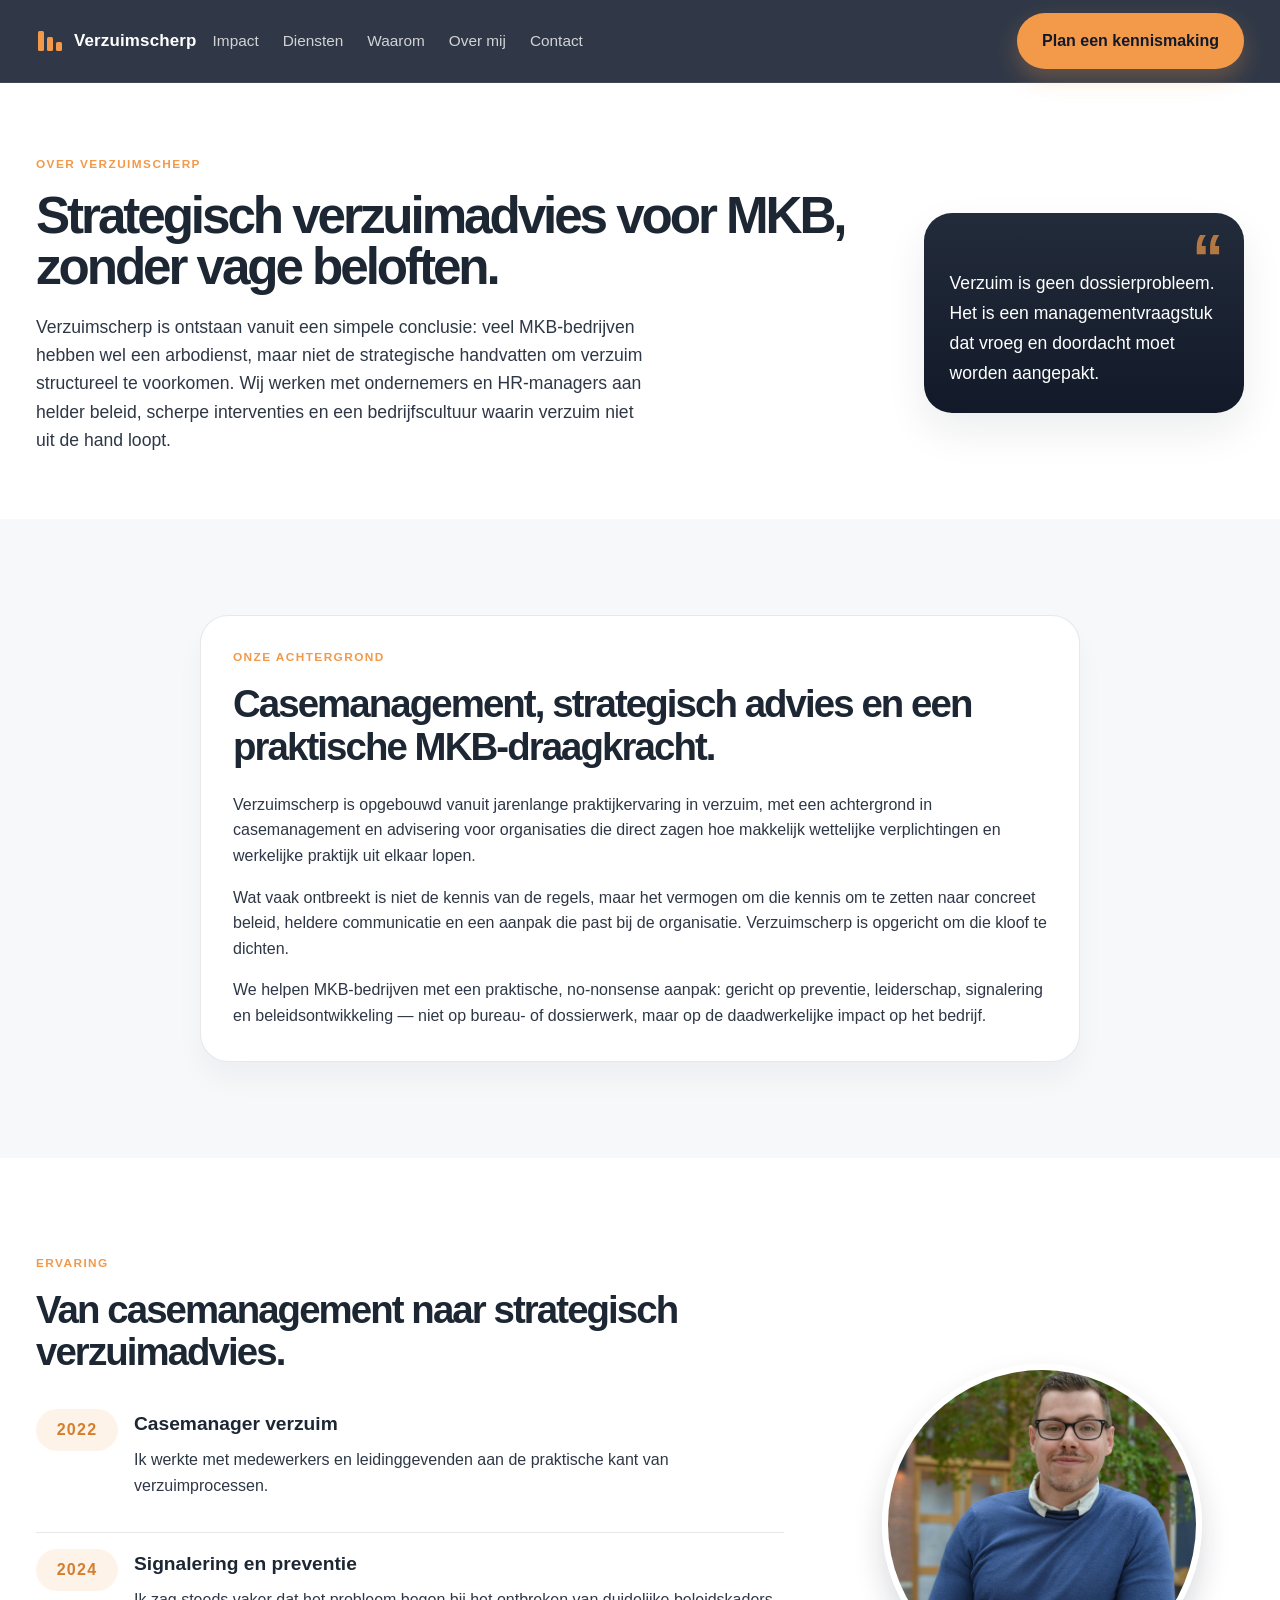
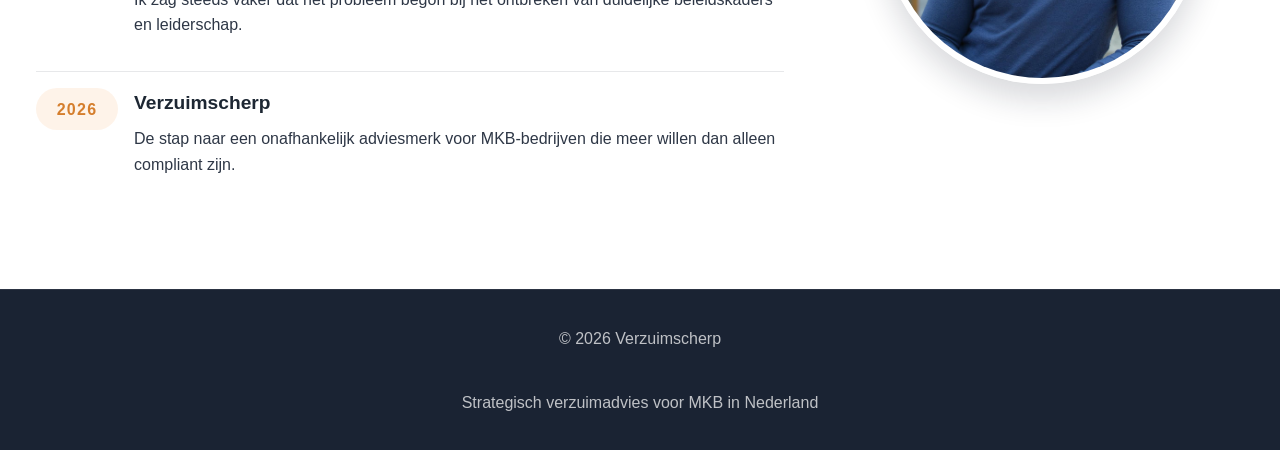
==== commit 307d66f4: "foto" ====
--- a/about.html
+++ b/about.html
@@ -51,7 +51,6 @@
           </div>
 
           <div class="about-visual">
-            <img class="about-photo" src="Richard.jpg" alt="Richard, oprichter van Verzuimscherp" />
             <div class="about-quote">
               <span class="quote-mark">“</span>
               <p>
@@ -96,33 +95,41 @@
 
       <section class="section about-timeline">
         <div class="container">
-          <div class="section-heading narrow">
-            <p class="eyebrow">Ervaring</p>
-            <h2>Van casemanagement naar strategisch verzuimadvies.</h2>
-          </div>
-
-          <div class="timeline">
-            <div class="timeline-item">
-              <span class="timeline-year">2022</span>
-              <div class="timeline-content">
-                <h3>Casemanager verzuim</h3>
-                <p>Ik werkte met medewerkers en leidinggevenden aan de praktische kant van verzuimprocessen.</p>
-              </div>
+          <div class="timeline-layout">
+            <div class="experience-visual">
+              <img class="about-photo" src="Richard.jpg" alt="Richard, oprichter van Verzuimscherp" />
             </div>
 
-            <div class="timeline-item">
-              <span class="timeline-year">2024</span>
-              <div class="timeline-content">
-                <h3>Signalering en preventie</h3>
-                <p>Ik zag steeds vaker dat het probleem begon bij het ontbreken van duidelijke beleidskaders en leiderschap.</p>
+            <div class="timeline-column">
+              <div class="section-heading narrow">
+                <p class="eyebrow">Ervaring</p>
+                <h2>Van casemanagement naar strategisch verzuimadvies.</h2>
               </div>
-            </div>
 
-            <div class="timeline-item">
-              <span class="timeline-year">2026</span>
-              <div class="timeline-content">
-                <h3>Verzuimscherp</h3>
-                <p>De stap naar een onafhankelijk adviesmerk voor MKB-bedrijven die meer willen dan alleen compliant zijn.</p>
+              <div class="timeline">
+                <div class="timeline-item">
+                  <span class="timeline-year">2022</span>
+                  <div class="timeline-content">
+                    <h3>Casemanager verzuim</h3>
+                    <p>Ik werkte met medewerkers en leidinggevenden aan de praktische kant van verzuimprocessen.</p>
+                  </div>
+                </div>
+
+                <div class="timeline-item">
+                  <span class="timeline-year">2024</span>
+                  <div class="timeline-content">
+                    <h3>Signalering en preventie</h3>
+                    <p>Ik zag steeds vaker dat het probleem begon bij het ontbreken van duidelijke beleidskaders en leiderschap.</p>
+                  </div>
+                </div>
+
+                <div class="timeline-item">
+                  <span class="timeline-year">2026</span>
+                  <div class="timeline-content">
+                    <h3>Verzuimscherp</h3>
+                    <p>De stap naar een onafhankelijk adviesmerk voor MKB-bedrijven die meer willen dan alleen compliant zijn.</p>
+                  </div>
+                </div>
               </div>
             </div>
           </div>
--- a/style.css
+++ b/style.css
@@ -819,10 +819,12 @@
   align-items: center;
   gap: 1.5rem;
   justify-content: center;
+  width: min(100%, 320px);
+  justify-self: center;
 }
 
 .about-photo {
-  width: min(100%, 220px);
+  width: min(100%, 320px);
   aspect-ratio: 1;
   object-fit: cover;
   border: 6px solid var(--surface);
@@ -832,7 +834,7 @@
 
 .about-quote {
   position: relative;
-  width: min(100%, 430px);
+  width: 100%;
   padding: 2rem 1.6rem 1.5rem;
   border-radius: var(--radius-lg);
   background: linear-gradient(180deg, rgba(26, 35, 51, 0.96), rgba(18, 26, 42, 1));
@@ -895,6 +897,18 @@
   background: var(--surface);
 }
 
+.timeline-layout {
+  display: grid;
+  grid-template-columns: 1fr;
+  gap: 2.5rem;
+}
+
+.experience-visual {
+  display: flex;
+  align-items: center;
+  justify-content: center;
+}
+
 .timeline {
   display: grid;
   gap: 1.1rem;
@@ -955,6 +969,27 @@
 }
 
 @media (min-width: 700px) {
+  .about-grid {
+    grid-template-columns: minmax(0, 1fr) minmax(280px, 320px);
+    gap: 3.5rem;
+  }
+
+  .timeline-layout {
+    grid-template-columns: minmax(0, 1.85fr) minmax(240px, 1fr);
+    gap: 3.5rem;
+    align-items: center;
+  }
+
+  .timeline-column {
+    grid-column: 1;
+    grid-row: 1;
+  }
+
+  .experience-visual {
+    grid-column: 2;
+    grid-row: 1;
+  }
+
   .pricing-grid {
     grid-template-columns: repeat(3, minmax(0, 1fr));
   }
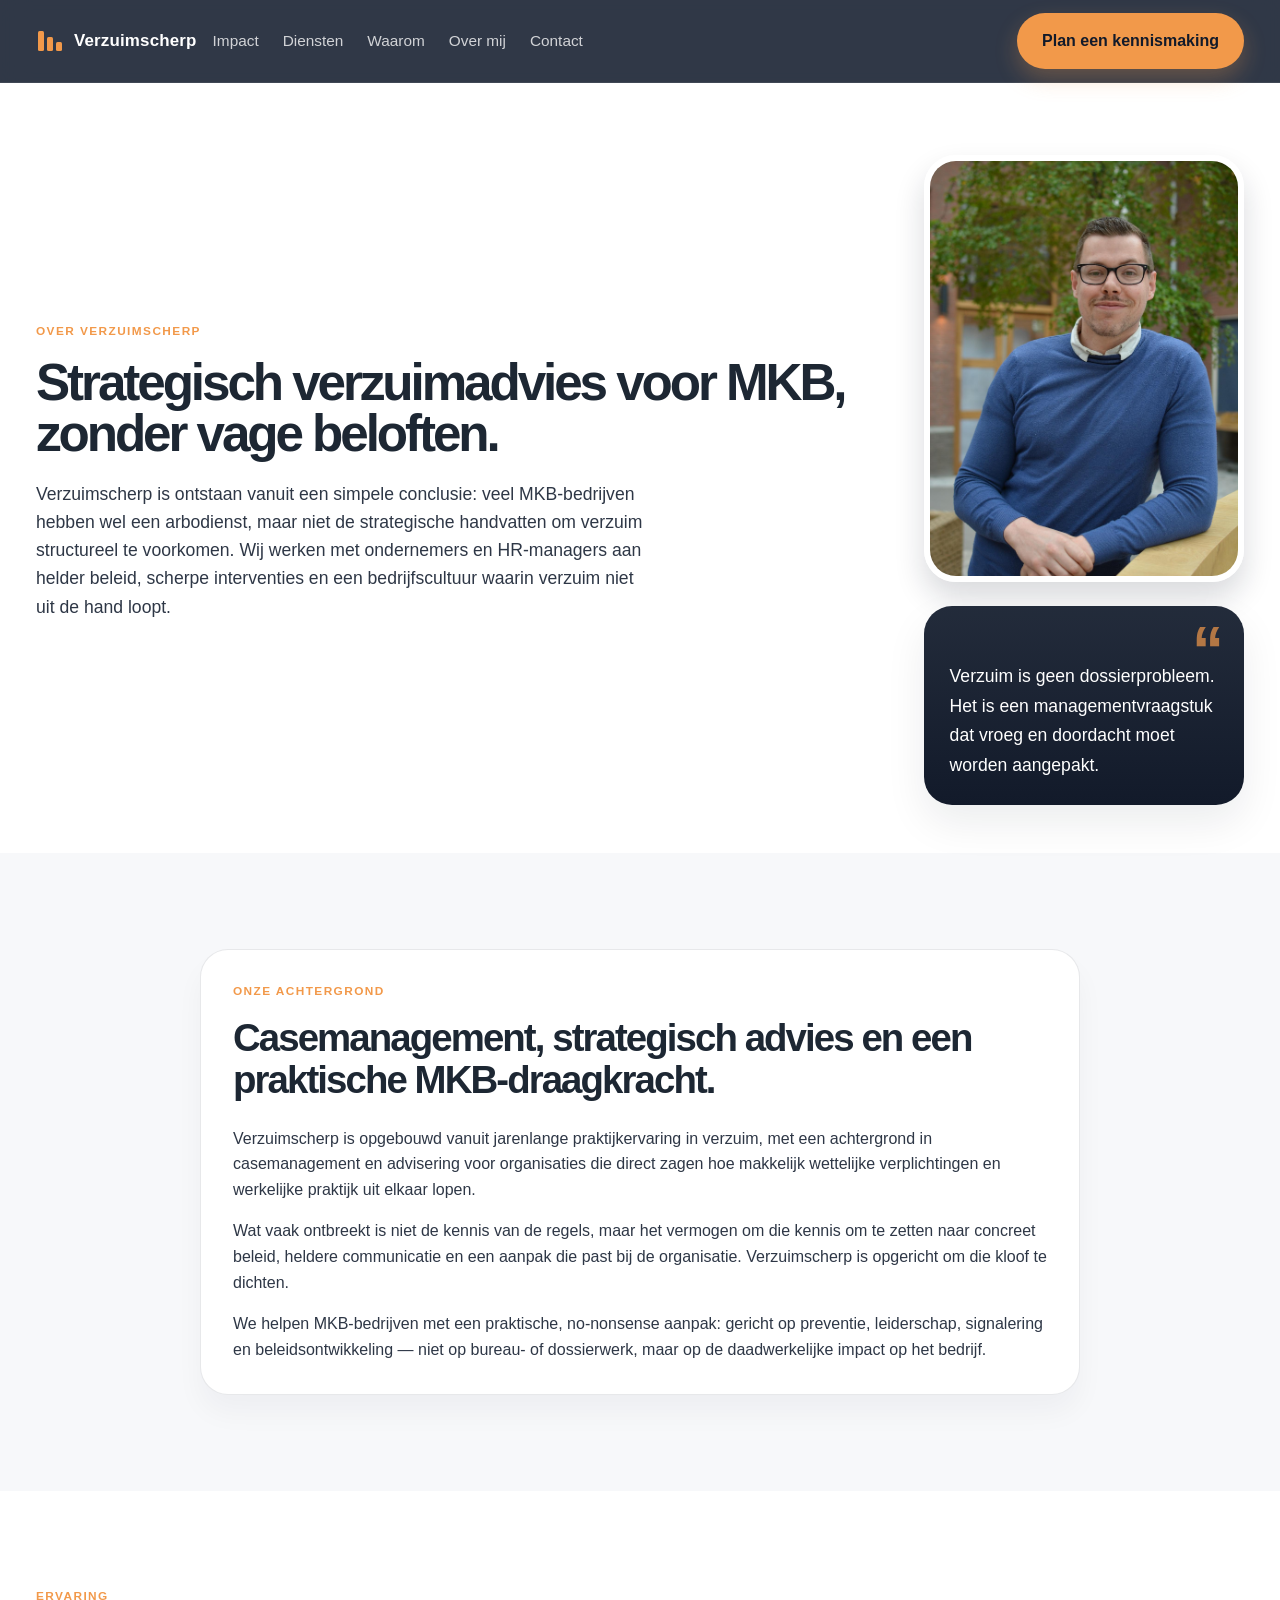
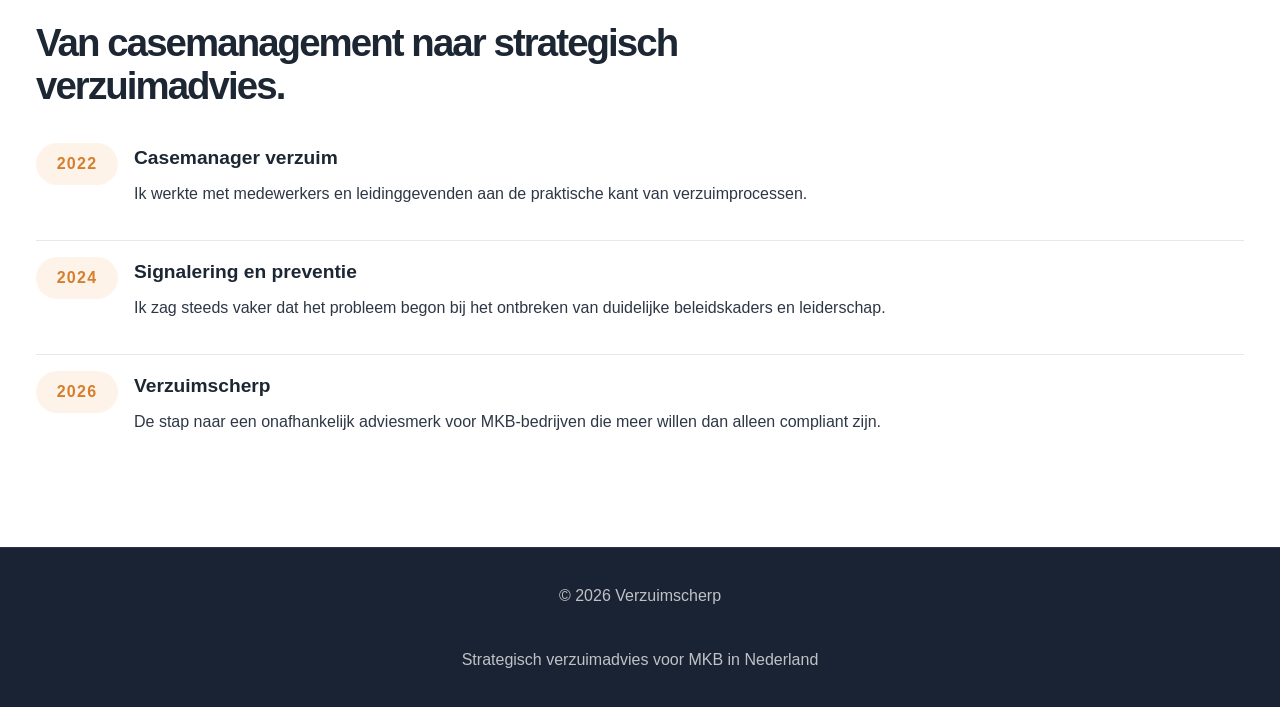
==== commit 2b29bce6: "9" ====
--- a/about.html
+++ b/about.html
@@ -51,6 +51,7 @@
           </div>
 
           <div class="about-visual">
+            <img class="about-photo" src="Richard.jpg" alt="Richard, oprichter van Verzuimscherp" />
             <div class="about-quote">
               <span class="quote-mark">“</span>
               <p>
@@ -95,41 +96,33 @@
 
       <section class="section about-timeline">
         <div class="container">
-          <div class="timeline-layout">
-            <div class="experience-visual">
-              <img class="about-photo" src="Richard.jpg" alt="Richard, oprichter van Verzuimscherp" />
+          <div class="section-heading narrow">
+            <p class="eyebrow">Ervaring</p>
+            <h2>Van casemanagement naar strategisch verzuimadvies.</h2>
+          </div>
+
+          <div class="timeline">
+            <div class="timeline-item">
+              <span class="timeline-year">2022</span>
+              <div class="timeline-content">
+                <h3>Casemanager verzuim</h3>
+                <p>Ik werkte met medewerkers en leidinggevenden aan de praktische kant van verzuimprocessen.</p>
+              </div>
             </div>
 
-            <div class="timeline-column">
-              <div class="section-heading narrow">
-                <p class="eyebrow">Ervaring</p>
-                <h2>Van casemanagement naar strategisch verzuimadvies.</h2>
+            <div class="timeline-item">
+              <span class="timeline-year">2024</span>
+              <div class="timeline-content">
+                <h3>Signalering en preventie</h3>
+                <p>Ik zag steeds vaker dat het probleem begon bij het ontbreken van duidelijke beleidskaders en leiderschap.</p>
               </div>
+            </div>
 
-              <div class="timeline">
-                <div class="timeline-item">
-                  <span class="timeline-year">2022</span>
-                  <div class="timeline-content">
-                    <h3>Casemanager verzuim</h3>
-                    <p>Ik werkte met medewerkers en leidinggevenden aan de praktische kant van verzuimprocessen.</p>
-                  </div>
-                </div>
-
-                <div class="timeline-item">
-                  <span class="timeline-year">2024</span>
-                  <div class="timeline-content">
-                    <h3>Signalering en preventie</h3>
-                    <p>Ik zag steeds vaker dat het probleem begon bij het ontbreken van duidelijke beleidskaders en leiderschap.</p>
-                  </div>
-                </div>
-
-                <div class="timeline-item">
-                  <span class="timeline-year">2026</span>
-                  <div class="timeline-content">
-                    <h3>Verzuimscherp</h3>
-                    <p>De stap naar een onafhankelijk adviesmerk voor MKB-bedrijven die meer willen dan alleen compliant zijn.</p>
-                  </div>
-                </div>
+            <div class="timeline-item">
+              <span class="timeline-year">2026</span>
+              <div class="timeline-content">
+                <h3>Verzuimscherp</h3>
+                <p>De stap naar een onafhankelijk adviesmerk voor MKB-bedrijven die meer willen dan alleen compliant zijn.</p>
               </div>
             </div>
           </div>
--- a/style.css
+++ b/style.css
@@ -584,12 +584,18 @@
   align-items: center;
   justify-content: space-between;
   gap: 0.8rem 1rem;
-  margin-top: 2rem;
+  margin: 2rem 0 40px;
   padding: 1.2rem 1.5rem;
   border-radius: var(--radius-md);
   border: 1px solid var(--line);
   background: rgba(255, 255, 255, 0.7);
   color: var(--text-soft);
+}
+
+.entry-transition {
+  margin: 1.5rem 0 -1rem;
+  color: var(--muted);
+  font-size: 0.9rem;
 }
 
 .entry-copy {
@@ -824,11 +830,11 @@
 }
 
 .about-photo {
-  width: min(100%, 320px);
-  aspect-ratio: 1;
+  width: min(100%, 340px);
+  aspect-ratio: 3 / 4;
   object-fit: cover;
   border: 6px solid var(--surface);
-  border-radius: 50%;
+  border-radius: 32px;
   box-shadow: 0 16px 30px rgba(18, 26, 42, 0.16);
 }
 
@@ -903,12 +909,6 @@
   gap: 2.5rem;
 }
 
-.experience-visual {
-  display: flex;
-  align-items: center;
-  justify-content: center;
-}
-
 .timeline {
   display: grid;
   gap: 1.1rem;
@@ -974,22 +974,6 @@
     gap: 3.5rem;
   }
 
-  .timeline-layout {
-    grid-template-columns: minmax(0, 1.85fr) minmax(240px, 1fr);
-    gap: 3.5rem;
-    align-items: center;
-  }
-
-  .timeline-column {
-    grid-column: 1;
-    grid-row: 1;
-  }
-
-  .experience-visual {
-    grid-column: 2;
-    grid-row: 1;
-  }
-
   .pricing-grid {
     grid-template-columns: repeat(3, minmax(0, 1fr));
   }
